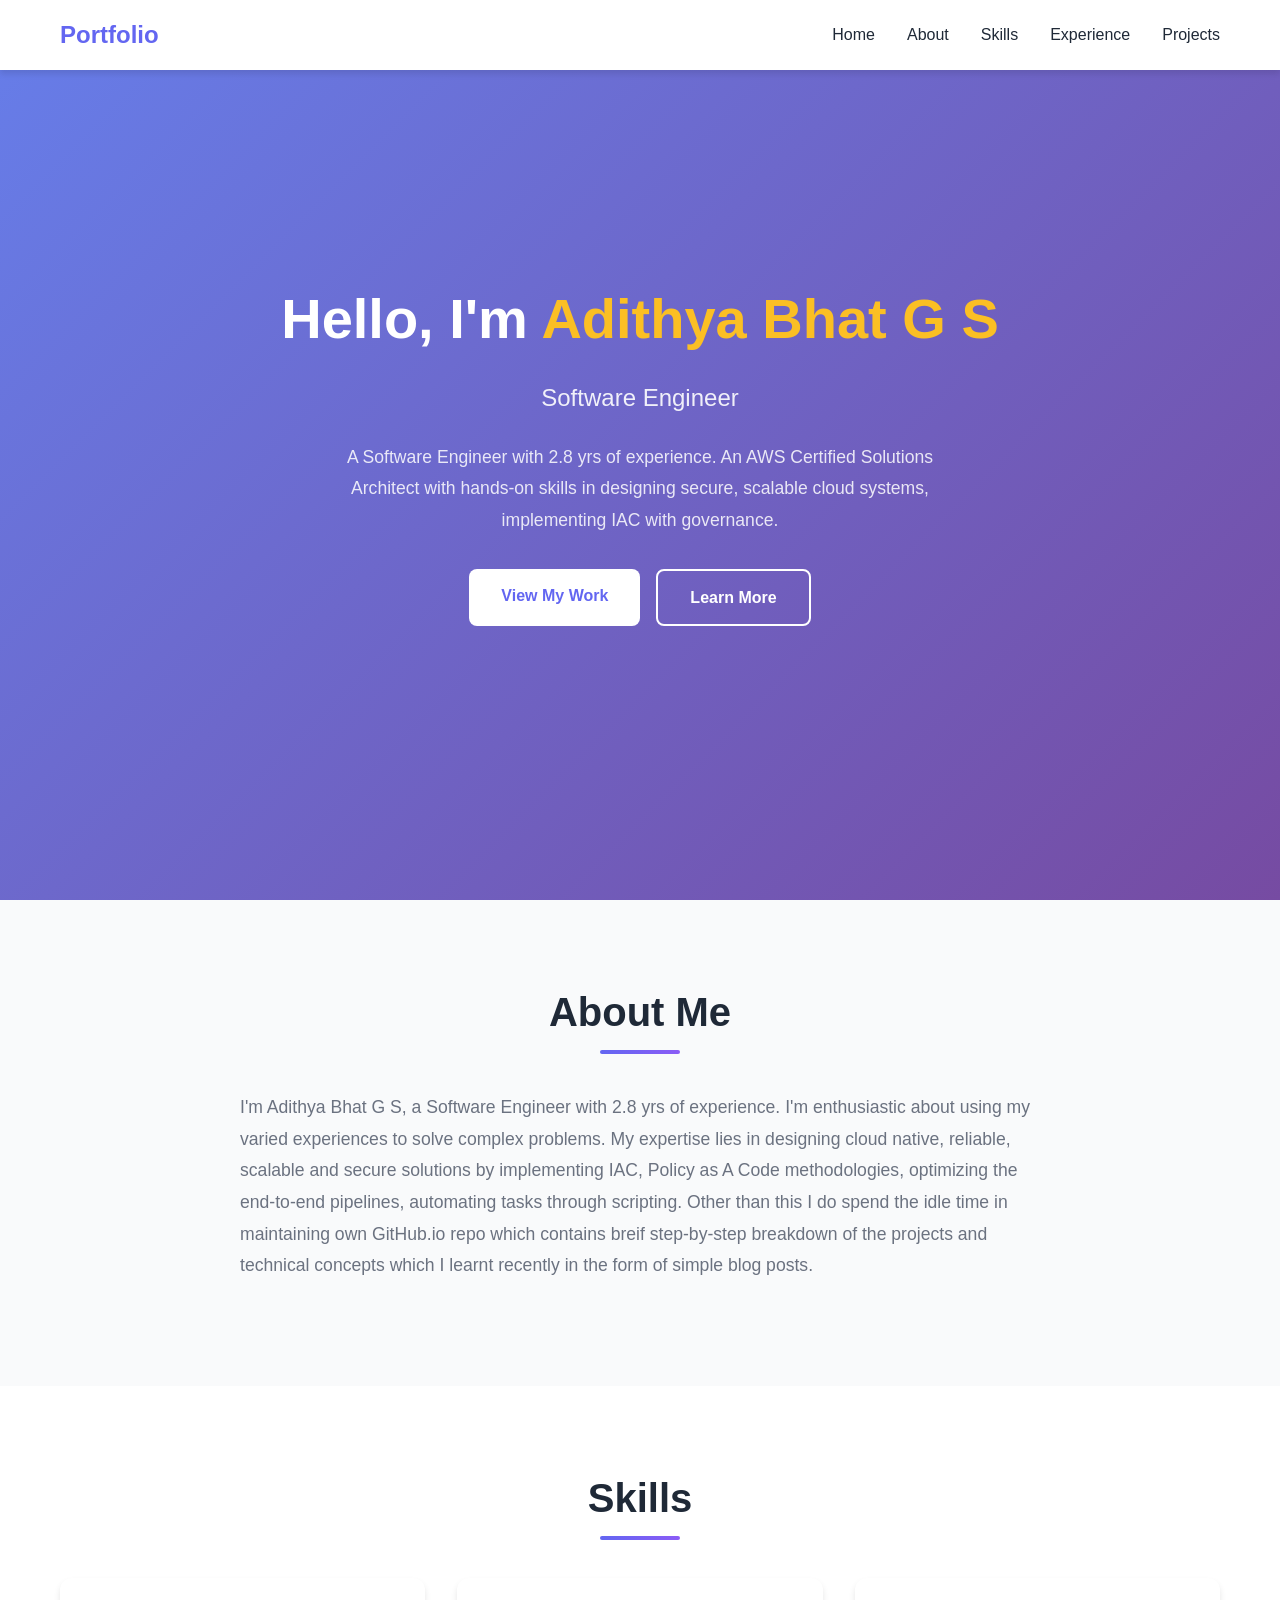
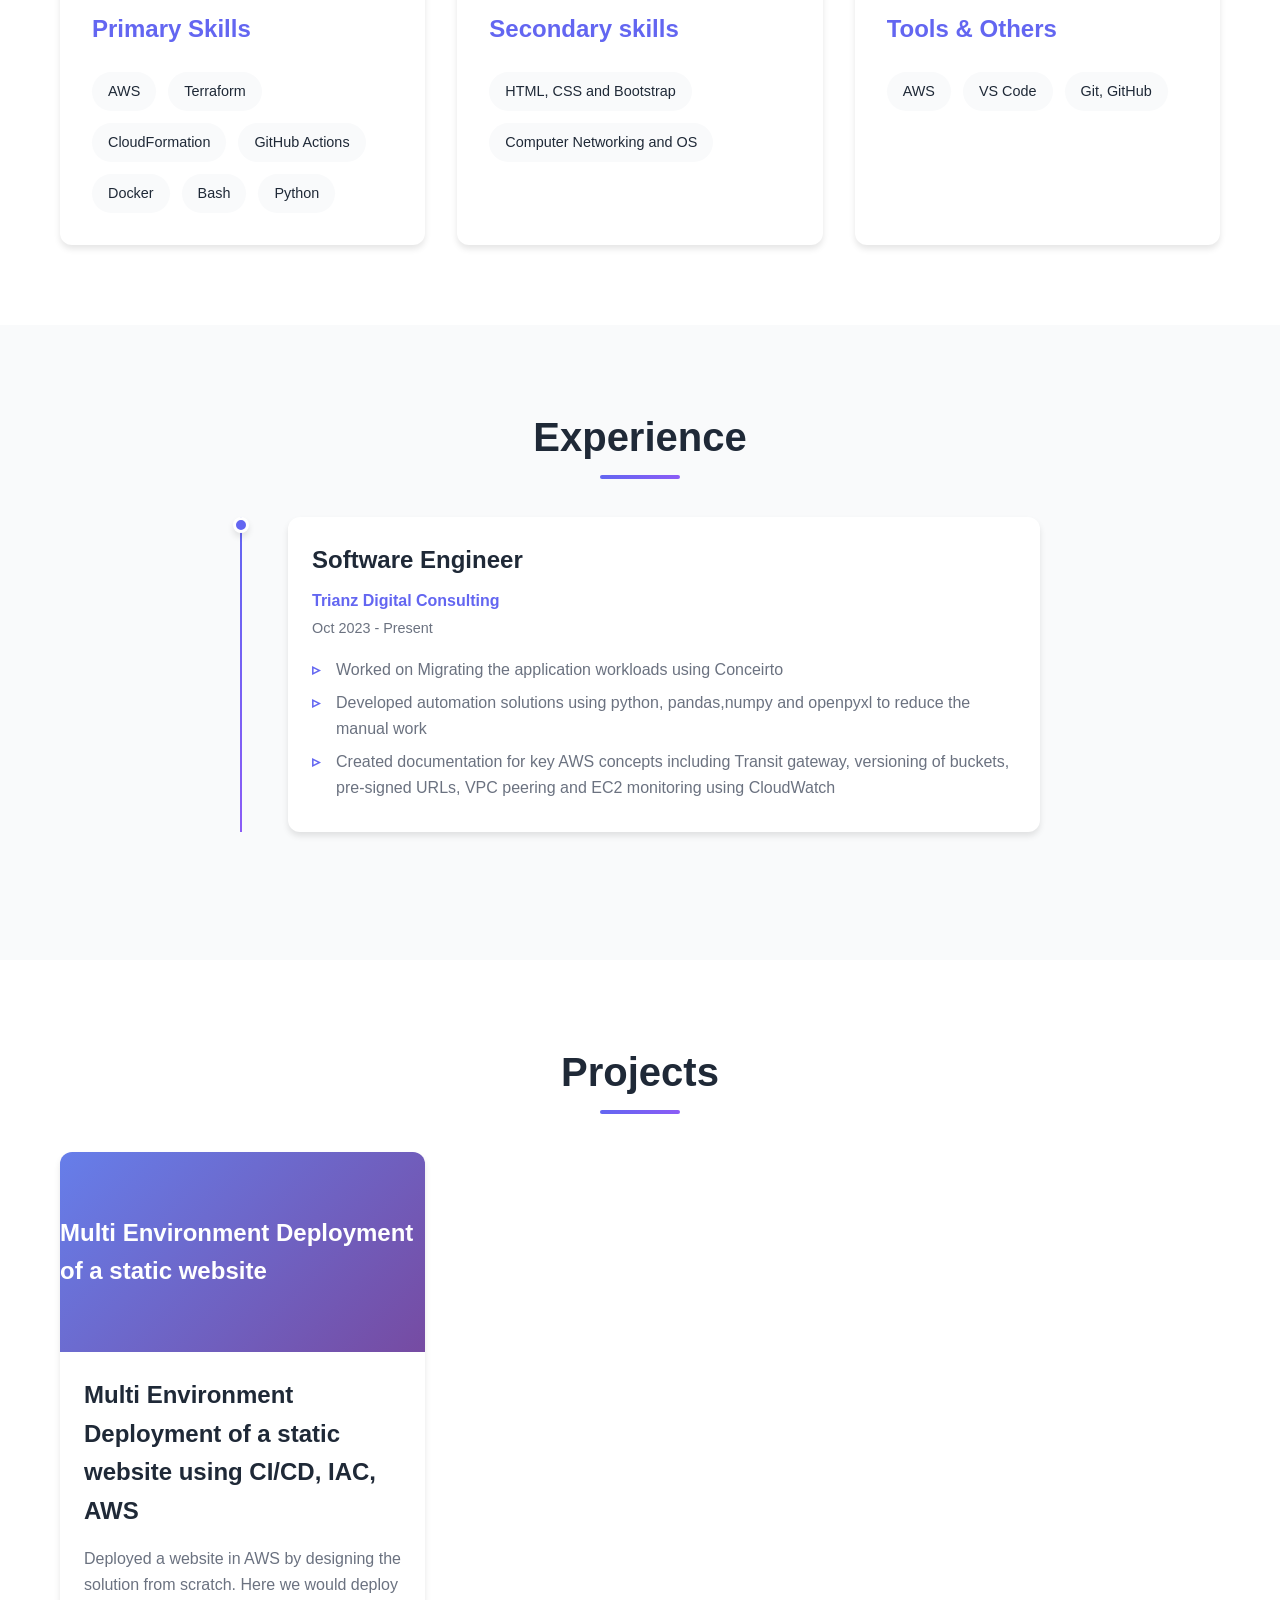
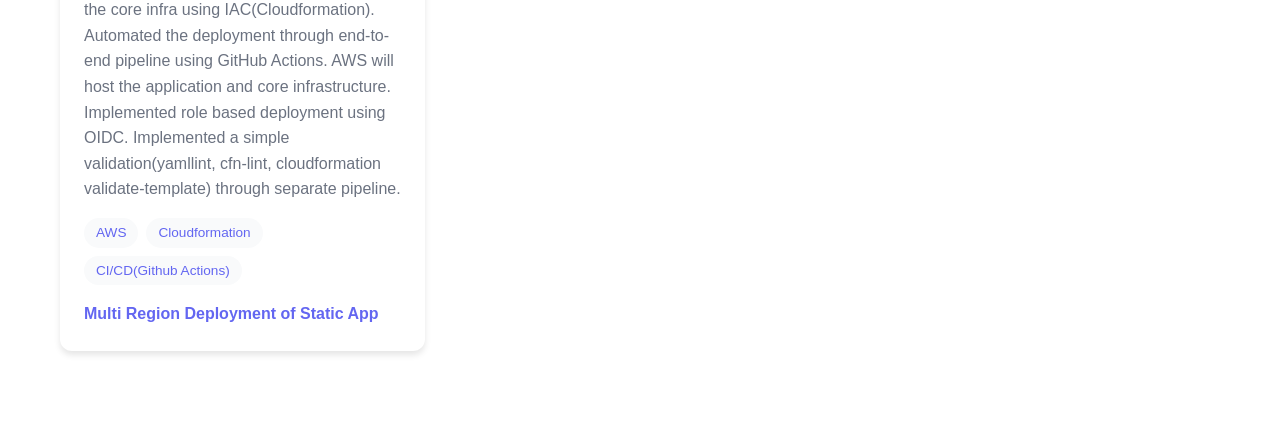
==== app/src/html/index.html @ 9c8ea57e "Modified the app code just for testing the fix[deploy-app.html]" ====
<!DOCTYPE html>
<html lang="en">
<head>
    <meta charset="UTF-8">
    <meta name="viewport" content="width=device-width, initial-scale=1.0">
    <meta name="description" content="Professional Portfolio - Showcasing my projects, skills, and experience">
    <title>My Portfolio</title>
    <link rel="stylesheet" href="../css/styles.css">
</head>
<body>
    <nav class="navbar">
        <div class="container">
            <div class="nav-brand">Portfolio</div>
            <ul class="nav-menu">
                <li><a href="#home" class="nav-link">Home</a></li>
                <li><a href="#about" class="nav-link">About</a></li>
                <li><a href="#skills" class="nav-link">Skills</a></li>
                <li><a href="#experience" class="nav-link">Experience</a></li>
                <li><a href="#projects" class="nav-link">Projects</a></li>
            </ul>
            <div class="hamburger">
                <span></span>
                <span></span>
                <span></span>
            </div>
        </div>
    </nav>

    <section id="home" class="hero">
        <div class="container">
            <div class="hero-content">
                <h1 class="hero-title">Hello, I'm <span class="highlight">Adithya Bhat G S</span></h1>
                <p class="hero-subtitle">Software Engineer</p>
                <p class="hero-description">
                    A Software Engineer with 2.8 yrs of experience. An AWS Certified Solutions Architect with hands-on skills in designing secure, scalable cloud systems, implementing IAC with governance.
                </p>
                <div class="hero-buttons">
                    <a href="#projects" class="btn btn-primary">View My Work</a>
                    <a href="#about" class="btn btn-secondary">Learn More</a>
                </div>
            </div>
        </div>
    </section>

    <section id="about" class="about">
        <div class="container">
            <h2 class="section-title">About Me</h2>
            <div class="about-content">
                <div class="about-text">
                    <p>
                        I'm Adithya Bhat G S, a Software Engineer with 2.8 yrs of experience. I'm enthusiastic about using my varied experiences to solve complex problems. My expertise lies in designing cloud native, reliable, scalable and secure solutions by implementing IAC, Policy as A Code methodologies, optimizing the end-to-end pipelines, automating tasks through scripting.

                        Other than this I do spend the idle time in maintaining own GitHub.io repo which contains breif step-by-step breakdown of the projects and technical concepts which I learnt recently in the form of simple blog posts.
                    </p>
                </div>
            </div>
        </div>
    </section>

    <section id="skills" class="skills">
        <div class="container">
            <h2 class="section-title">Skills</h2>
            <div class="skills-grid">
                <div class="skill-category">
                    <h3 class="category-title">Primary Skills</h3>
                    <div class="skill-items">
                        <span class="skill-tag">AWS</span>
                        <span class="skill-tag">Terraform</span>
                        <span class="skill-tag">CloudFormation</span>
                        <span class="skill-tag">GitHub Actions</span>
                        <span class="skill-tag">Docker</span>
                        <span class="skill-tag">Bash</span>
                        <span class="skill-tag">Python</span>
                    </div>
                </div>
                <div class="skill-category">
                    <h3 class="category-title">Secondary skills</h3>
                    <div class="skill-items">
                        <span class="skill-tag">HTML, CSS and Bootstrap</span>
                        <span class="skill-tag">Computer Networking and OS</span>
                    </div>
                </div>
                <div class="skill-category">
                    <h3 class="category-title">Tools & Others</h3>
                    <div class="skill-items">
                        <span class="skill-tag">AWS</span>
                        <span class="skill-tag">VS Code</span>
                        <span class="skill-tag">Git, GitHub</span>
                    </div>
                </div>
            </div>
        </div>
    </section>

    <section id="experience" class="experience">
        <div class="container">
            <h2 class="section-title">Experience</h2>
            <div class="timeline">
                <div class="timeline-item">
                    <div class="timeline-marker"></div>
                    <div class="timeline-content">
                        <h3 class="job-title">Software Engineer</h3>
                        <p class="company">Trianz Digital Consulting</p>
                        <p class="duration">Oct 2023 - Present</p>
                        <ul class="achievements">
                            <li>Worked on Migrating the application workloads using Conceirto</li>
                            <li>Developed automation solutions using python, pandas,numpy and openpyxl to reduce the manual work</li>
                            <li>Created documentation for key AWS concepts including Transit gateway, versioning of buckets, pre-signed URLs, VPC peering and EC2 monitoring using CloudWatch</li>
                        </ul>
                    </div>
                </div>
                
        </div>
    </section>

    <section id="projects" class="projects">
        <div class="container">
            <h2 class="section-title">Projects</h2>
            <div class="projects-grid">
                <div class="project-card">
                    <div class="project-image">
                        <div class="placeholder-image">Multi Environment Deployment of a static website</div>
                    </div>
                    <div class="project-content">
                        <h3 class="project-title">Multi Environment Deployment of a static website using CI/CD, IAC, AWS</h3>
                        <p class="project-description">
                            Deployed a website in AWS by designing the solution from scratch. Here we would deploy the core infra using IAC(Cloudformation). Automated the deployment through end-to-end pipeline using GitHub Actions. AWS will host the application and core infrastructure. Implemented role based deployment using OIDC. Implemented a simple validation(yamllint, cfn-lint, cloudformation validate-template) through separate pipeline. </p>
                        <div class="project-tags">
                            <span class="tag">AWS</span>
                            <span class="tag">Cloudformation</span>
                            <span class="tag">CI/CD(Github Actions)</span>
                        </div>
                        <div class="project-links">
                            <a href="https://github.com/AdithyaBhatGS/multi-environment-cicd-pipeline-for-static-web-app" class="project-link">Multi Region Deployment of Static App </a>
                        </div>
                    </div>
                </div>
            </div>
        </div>
    </section>

    <script src="../js/script.js"></script>
</body>
</html>
---- app/src/css/styles.css ----
* {
    margin: 0;
    padding: 0;
    box-sizing: border-box;
}

:root {
    --primary-color: #6366f1;
    --secondary-color: #8b5cf6;
    --text-dark: #1f2937;
    --text-light: #6b7280;
    --bg-light: #f9fafb;
    --white: #ffffff;
    --border-color: #e5e7eb;
    --shadow: 0 4px 6px rgba(0, 0, 0, 0.1);
    --shadow-lg: 0 10px 25px rgba(0, 0, 0, 0.1);
}

html {
    scroll-behavior: smooth;
}

body {
    font-family: -apple-system, BlinkMacSystemFont, 'Segoe UI', Roboto, 'Helvetica Neue', Arial, sans-serif;
    line-height: 1.6;
    color: var(--text-dark);
    background-color: var(--white);
}

.container {
    max-width: 1200px;
    margin: 0 auto;
    padding: 0 20px;
}

.navbar {
    position: fixed;
    top: 0;
    width: 100%;
    background-color: var(--white);
    box-shadow: var(--shadow);
    z-index: 1000;
    transition: all 0.3s ease;
}

.navbar .container {
    display: flex;
    justify-content: space-between;
    align-items: center;
    padding: 1rem 20px;
}

.nav-brand {
    font-size: 1.5rem;
    font-weight: 700;
    color: var(--primary-color);
}

.nav-menu {
    display: flex;
    list-style: none;
    gap: 2rem;
}

.nav-link {
    text-decoration: none;
    color: var(--text-dark);
    font-weight: 500;
    transition: color 0.3s ease;
    position: relative;
}

.nav-link::after {
    content: '';
    position: absolute;
    bottom: -5px;
    left: 0;
    width: 0;
    height: 2px;
    background-color: var(--primary-color);
    transition: width 0.3s ease;
}

.nav-link:hover {
    color: var(--primary-color);
}

.nav-link:hover::after {
    width: 100%;
}

.hamburger {
    display: none;
    flex-direction: column;
    cursor: pointer;
    gap: 4px;
}

.hamburger span {
    width: 25px;
    height: 3px;
    background-color: var(--text-dark);
    transition: all 0.3s ease;
}

.hero {
    min-height: 100vh;
    display: flex;
    align-items: center;
    background: linear-gradient(135deg, #667eea 0%, #764ba2 100%);
    color: var(--white);
    padding-top: 80px;
}

.hero-content {
    text-align: center;
    animation: fadeInUp 1s ease;
}

.hero-title {
    font-size: 3.5rem;
    margin-bottom: 1rem;
    font-weight: 700;
}

.highlight {
    color: #fbbf24;
}

.hero-subtitle {
    font-size: 1.5rem;
    margin-bottom: 1.5rem;
    opacity: 0.9;
}

.hero-description {
    font-size: 1.1rem;
    max-width: 600px;
    margin: 0 auto 2rem;
    opacity: 0.85;
    line-height: 1.8;
}

.hero-buttons {
    display: flex;
    gap: 1rem;
    justify-content: center;
    flex-wrap: wrap;
}

.btn {
    padding: 0.875rem 2rem;
    text-decoration: none;
    border-radius: 8px;
    font-weight: 600;
    transition: all 0.3s ease;
    display: inline-block;
}

.btn-primary {
    background-color: var(--white);
    color: var(--primary-color);
}

.btn-primary:hover {
    transform: translateY(-2px);
    box-shadow: var(--shadow-lg);
}

.btn-secondary {
    background-color: transparent;
    color: var(--white);
    border: 2px solid var(--white);
}

.btn-secondary:hover {
    background-color: var(--white);
    color: var(--primary-color);
}

section {
    padding: 5rem 0;
}

.section-title {
    font-size: 2.5rem;
    text-align: center;
    margin-bottom: 3rem;
    position: relative;
    color: var(--text-dark);
}

.section-title::after {
    content: '';
    position: absolute;
    bottom: -10px;
    left: 50%;
    transform: translateX(-50%);
    width: 80px;
    height: 4px;
    background: linear-gradient(90deg, var(--primary-color), var(--secondary-color));
    border-radius: 2px;
}

.about {
    background-color: var(--bg-light);
}

.about-content {
    max-width: 800px;
    margin: 0 auto;
}

.about-text p {
    font-size: 1.1rem;
    color: var(--text-light);
    margin-bottom: 1.5rem;
    line-height: 1.8;
}

.skills-grid {
    display: grid;
    grid-template-columns: repeat(auto-fit, minmax(280px, 1fr));
    gap: 2rem;
}

.skill-category {
    background-color: var(--white);
    padding: 2rem;
    border-radius: 12px;
    box-shadow: var(--shadow);
    transition: transform 0.3s ease;
}

.skill-category:hover {
    transform: translateY(-5px);
}

.category-title {
    font-size: 1.5rem;
    margin-bottom: 1.5rem;
    color: var(--primary-color);
}

.skill-items {
    display: flex;
    flex-wrap: wrap;
    gap: 0.75rem;
}

.skill-tag {
    background-color: var(--bg-light);
    color: var(--text-dark);
    padding: 0.5rem 1rem;
    border-radius: 20px;
    font-size: 0.9rem;
    font-weight: 500;
    transition: all 0.3s ease;
}

.skill-tag:hover {
    background-color: var(--primary-color);
    color: var(--white);
    transform: scale(1.05);
}

.experience {
    background-color: var(--bg-light);
}

.timeline {
    max-width: 800px;
    margin: 0 auto;
    position: relative;
}

.timeline::before {
    content: '';
    position: absolute;
    left: 0;
    top: 0;
    bottom: 0;
    width: 2px;
    background: linear-gradient(180deg, var(--primary-color), var(--secondary-color));
}

.timeline-item {
    position: relative;
    padding-left: 3rem;
    margin-bottom: 3rem;
}

.timeline-marker {
    position: absolute;
    left: -7px;
    top: 0;
    width: 16px;
    height: 16px;
    border-radius: 50%;
    background-color: var(--primary-color);
    border: 3px solid var(--white);
    box-shadow: var(--shadow);
}

.timeline-content {
    background-color: var(--white);
    padding: 1.5rem;
    border-radius: 12px;
    box-shadow: var(--shadow);
    transition: transform 0.3s ease;
}

.timeline-content:hover {
    transform: translateX(5px);
}

.job-title {
    font-size: 1.5rem;
    color: var(--text-dark);
    margin-bottom: 0.5rem;
}

.company {
    color: var(--primary-color);
    font-weight: 600;
    margin-bottom: 0.25rem;
}

.duration {
    color: var(--text-light);
    font-size: 0.9rem;
    margin-bottom: 1rem;
}

.achievements {
    list-style: none;
    margin-left: 0;
}

.achievements li {
    padding-left: 1.5rem;
    margin-bottom: 0.5rem;
    position: relative;
    color: var(--text-light);
}

.achievements li::before {
    content: '▹';
    position: absolute;
    left: 0;
    color: var(--primary-color);
    font-weight: bold;
}

.projects-grid {
    display: grid;
    grid-template-columns: repeat(auto-fill, minmax(300px, 1fr));
    gap: 2rem;
}

.project-card {
    background-color: var(--white);
    border-radius: 12px;
    overflow: hidden;
    box-shadow: var(--shadow);
    transition: all 0.3s ease;
}

.project-card:hover {
    transform: translateY(-10px);
    box-shadow: var(--shadow-lg);
}

.project-image {
    height: 200px;
    background: linear-gradient(135deg, #667eea 0%, #764ba2 100%);
    display: flex;
    align-items: center;
    justify-content: center;
}

.placeholder-image {
    color: var(--white);
    font-size: 1.5rem;
    font-weight: 600;
}

.project-content {
    padding: 1.5rem;
}

.project-title {
    font-size: 1.5rem;
    margin-bottom: 1rem;
    color: var(--text-dark);
}

.project-description {
    color: var(--text-light);
    margin-bottom: 1rem;
    line-height: 1.6;
}

.project-tags {
    display: flex;
    flex-wrap: wrap;
    gap: 0.5rem;
    margin-bottom: 1rem;
}

.tag {
    background-color: var(--bg-light);
    color: var(--primary-color);
    padding: 0.25rem 0.75rem;
    border-radius: 15px;
    font-size: 0.85rem;
    font-weight: 500;
}

.project-links {
    display: flex;
    gap: 1rem;
}

.project-link {
    color: var(--primary-color);
    text-decoration: none;
    font-weight: 600;
    transition: color 0.3s ease;
}

.project-link:hover {
    color: var(--secondary-color);
    text-decoration: underline;
}

.footer {
    background-color: var(--text-dark);
    color: var(--white);
    padding: 2rem 0;
    text-align: center;
}

.footer-content {
    display: flex;
    justify-content: space-between;
    align-items: center;
    flex-wrap: wrap;
    gap: 1rem;
}

.social-links {
    display: flex;
    gap: 1.5rem;
}

.social-link {
    color: var(--white);
    text-decoration: none;
    transition: color 0.3s ease;
}

.social-link:hover {
    color: var(--primary-color);
}

@keyframes fadeInUp {
    from {
        opacity: 0;
        transform: translateY(30px);
    }
    to {
        opacity: 1;
        transform: translateY(0);
    }
}

@media (max-width: 768px) {
    .nav-menu {
        position: fixed;
        left: -100%;
        top: 70px;
        flex-direction: column;
        background-color: var(--white);
        width: 100%;
        text-align: center;
        transition: left 0.3s ease;
        box-shadow: var(--shadow);
        padding: 2rem 0;
    }

    .nav-menu.active {
        left: 0;
    }

    .hamburger {
        display: flex;
    }

    .hamburger.active span:nth-child(1) {
        transform: rotate(45deg) translate(5px, 5px);
    }

    .hamburger.active span:nth-child(2) {
        opacity: 0;
    }

    .hamburger.active span:nth-child(3) {
        transform: rotate(-45deg) translate(7px, -6px);
    }

    .hero-title {
        font-size: 2.5rem;
    }

    .hero-subtitle {
        font-size: 1.2rem;
    }

    .section-title {
        font-size: 2rem;
    }

    .timeline::before {
        left: 0;
    }

    .projects-grid {
        grid-template-columns: 1fr;
    }

    .footer-content {
        flex-direction: column;
        text-align: center;
    }
}

@media (max-width: 480px) {
    .hero-title {
        font-size: 2rem;
    }

    .hero-buttons {
        flex-direction: column;
    }

    .btn {
        width: 100%;
    }
}
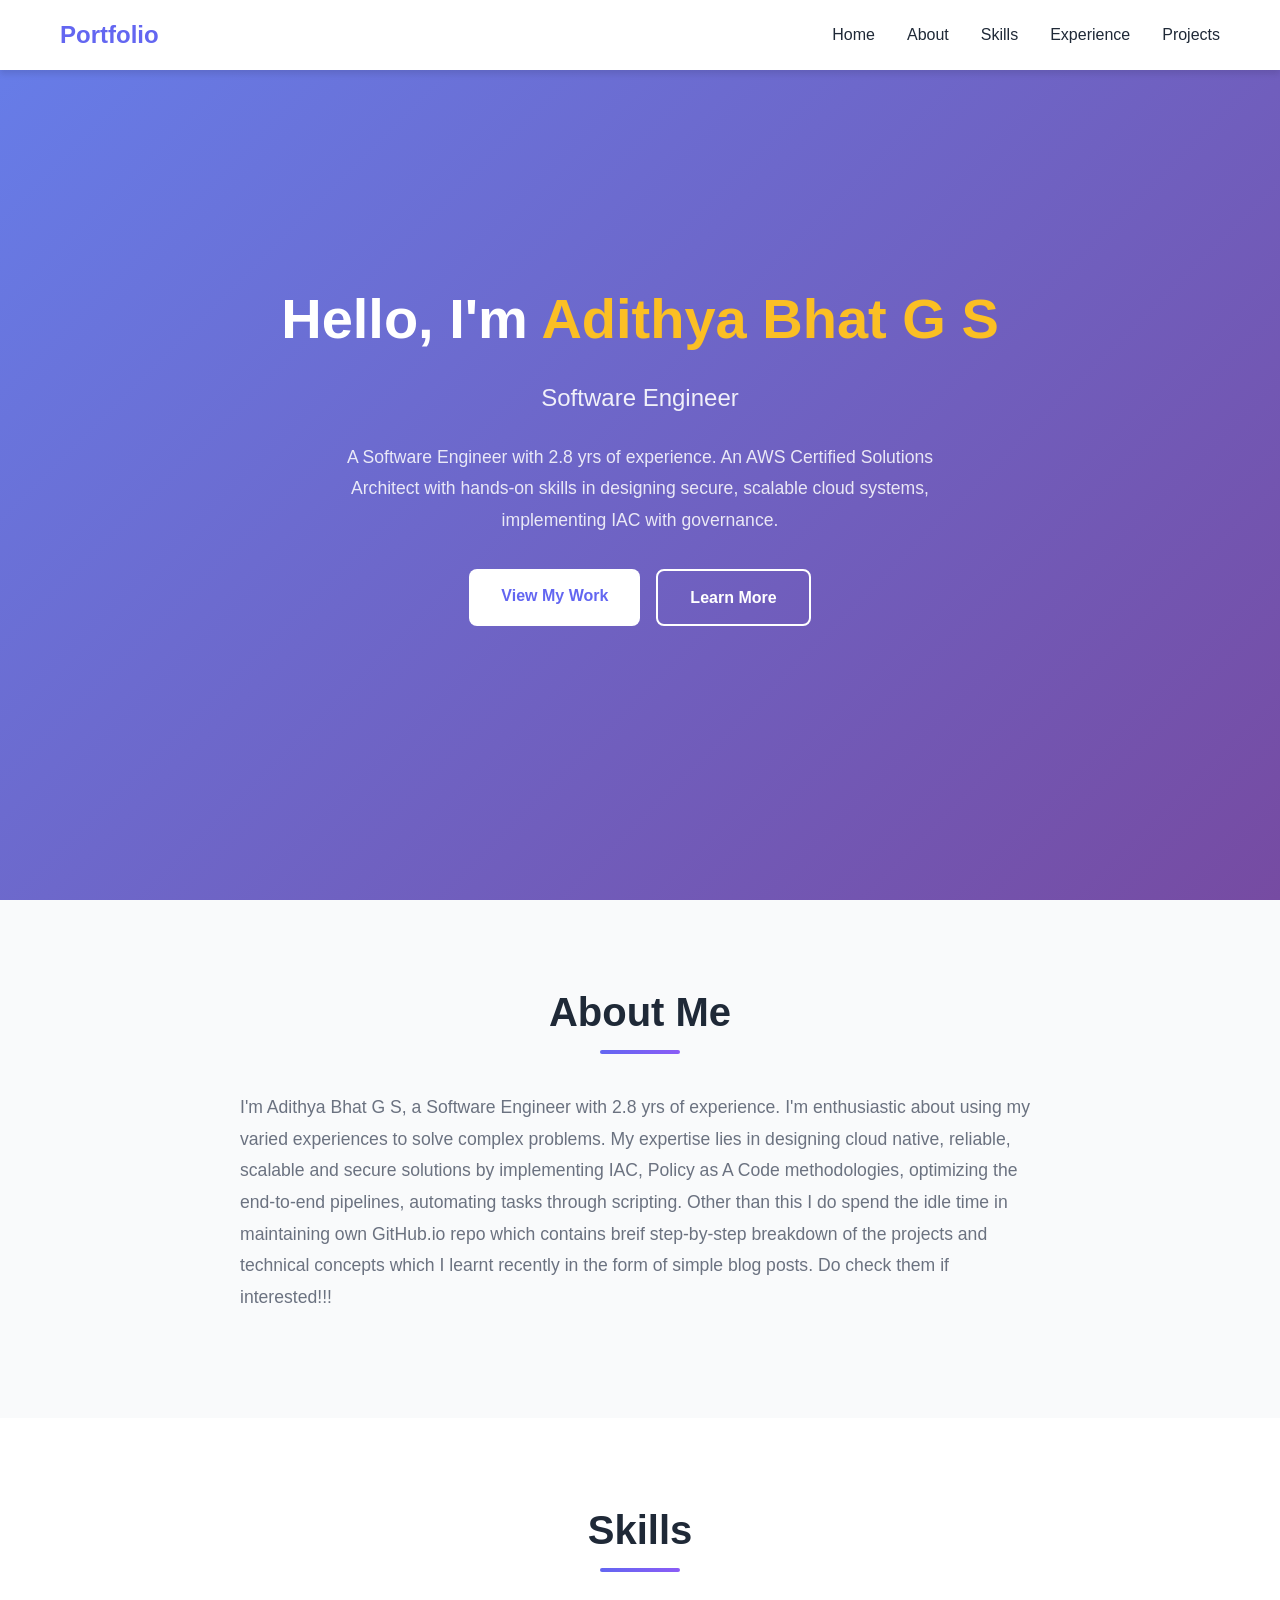
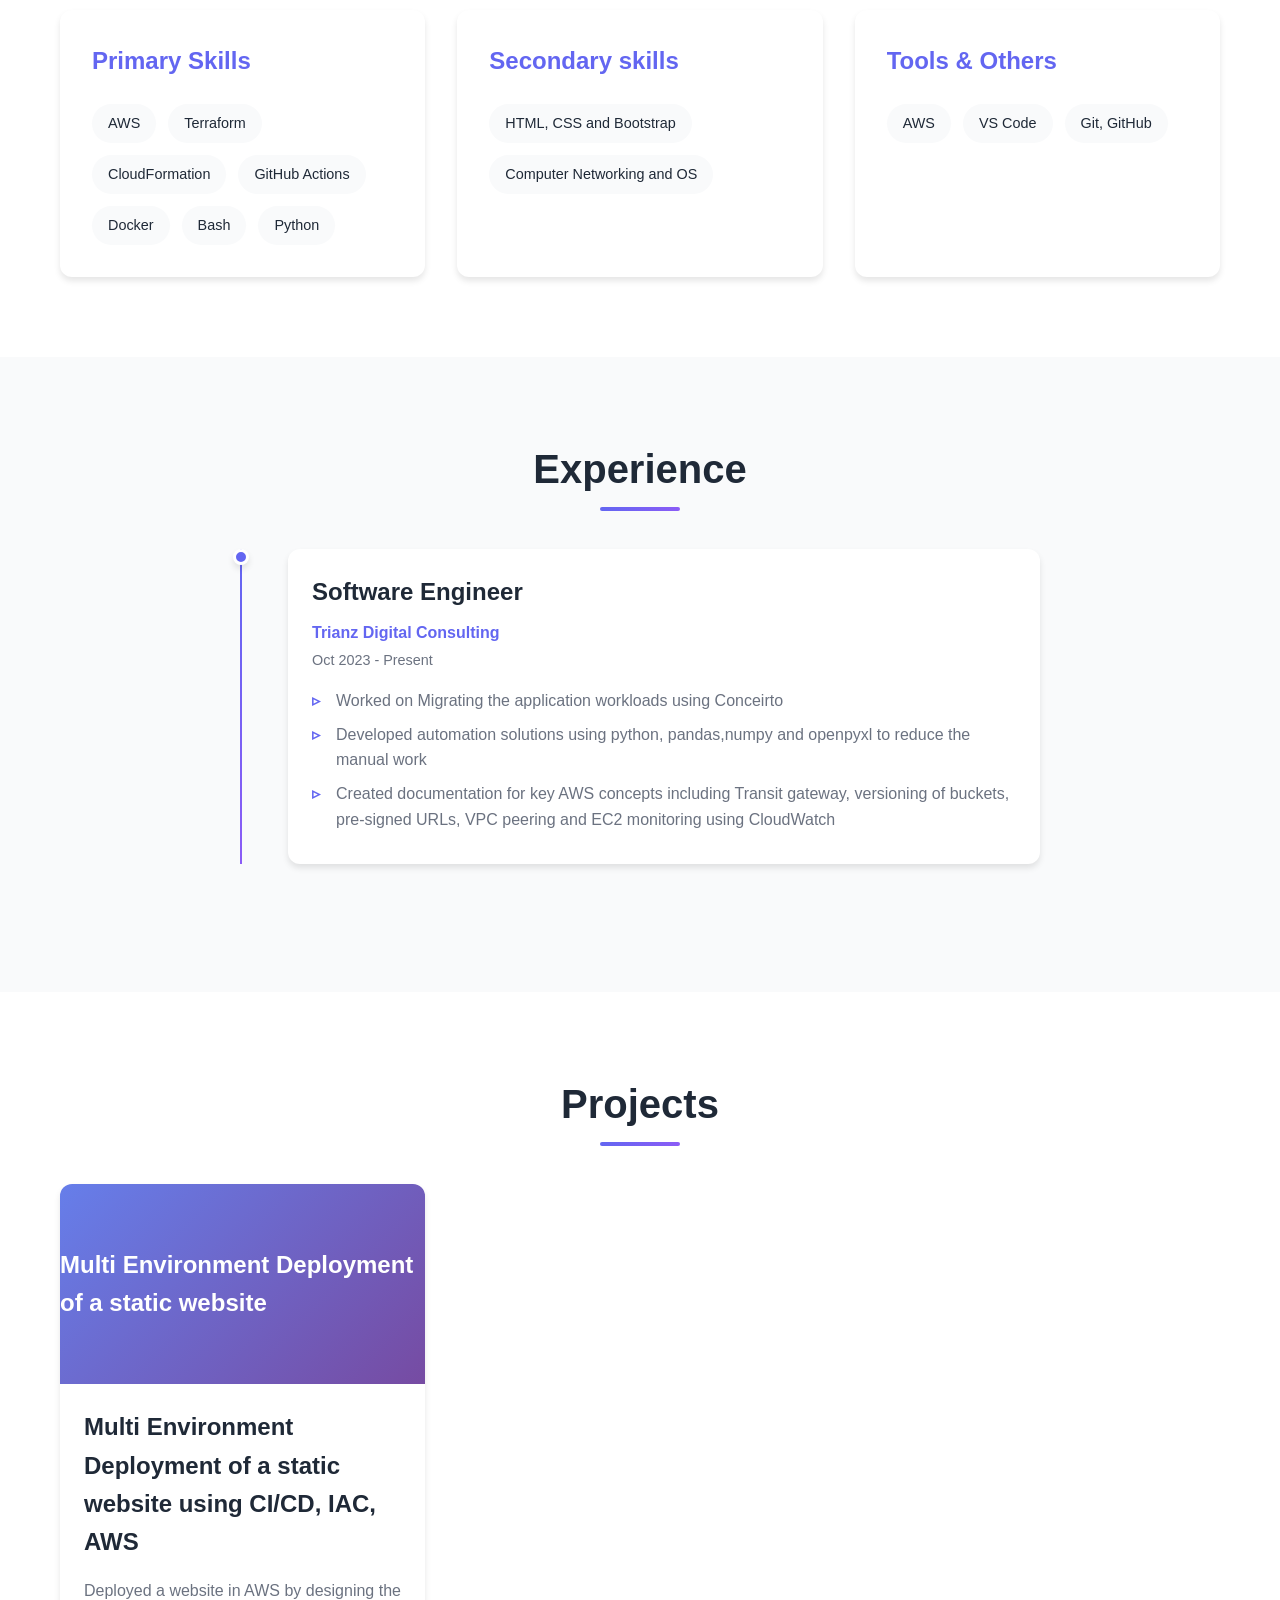
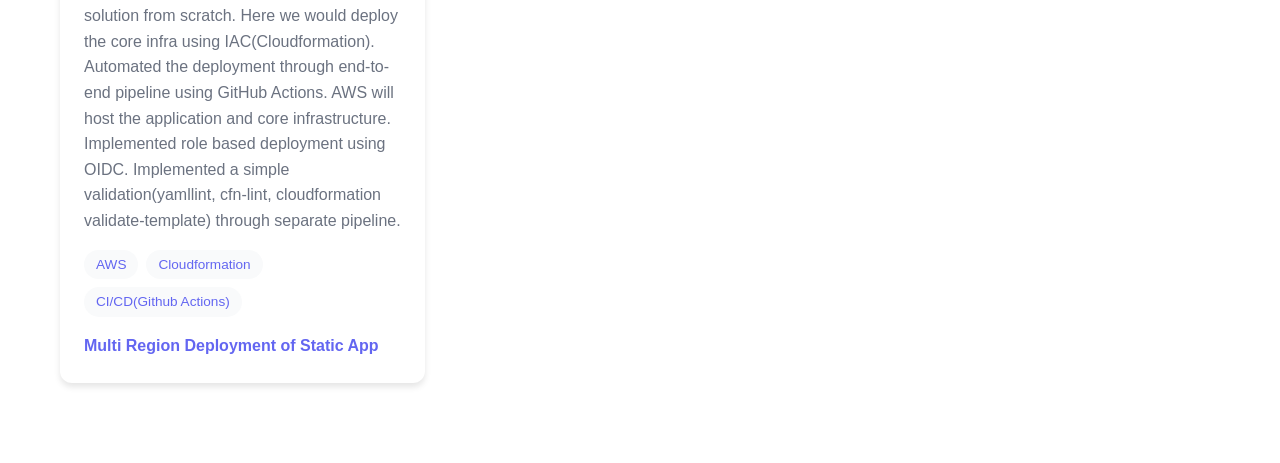
==== commit 25f9d89d: "Fixing the workflows[deploy-app.yaml]. Trying to resolve the initial file non-existent fatal error i" ====
--- a/app/src/html/index.html
+++ b/app/src/html/index.html
@@ -50,7 +50,7 @@
                     <p>
                         I'm Adithya Bhat G S, a Software Engineer with 2.8 yrs of experience. I'm enthusiastic about using my varied experiences to solve complex problems. My expertise lies in designing cloud native, reliable, scalable and secure solutions by implementing IAC, Policy as A Code methodologies, optimizing the end-to-end pipelines, automating tasks through scripting.
 
-                        Other than this I do spend the idle time in maintaining own GitHub.io repo which contains breif step-by-step breakdown of the projects and technical concepts which I learnt recently in the form of simple blog posts.
+                        Other than this I do spend the idle time in maintaining own GitHub.io repo which contains breif step-by-step breakdown of the projects and technical concepts which I learnt recently in the form of simple blog posts. Do check them if interested!!!
                     </p>
                 </div>
             </div>
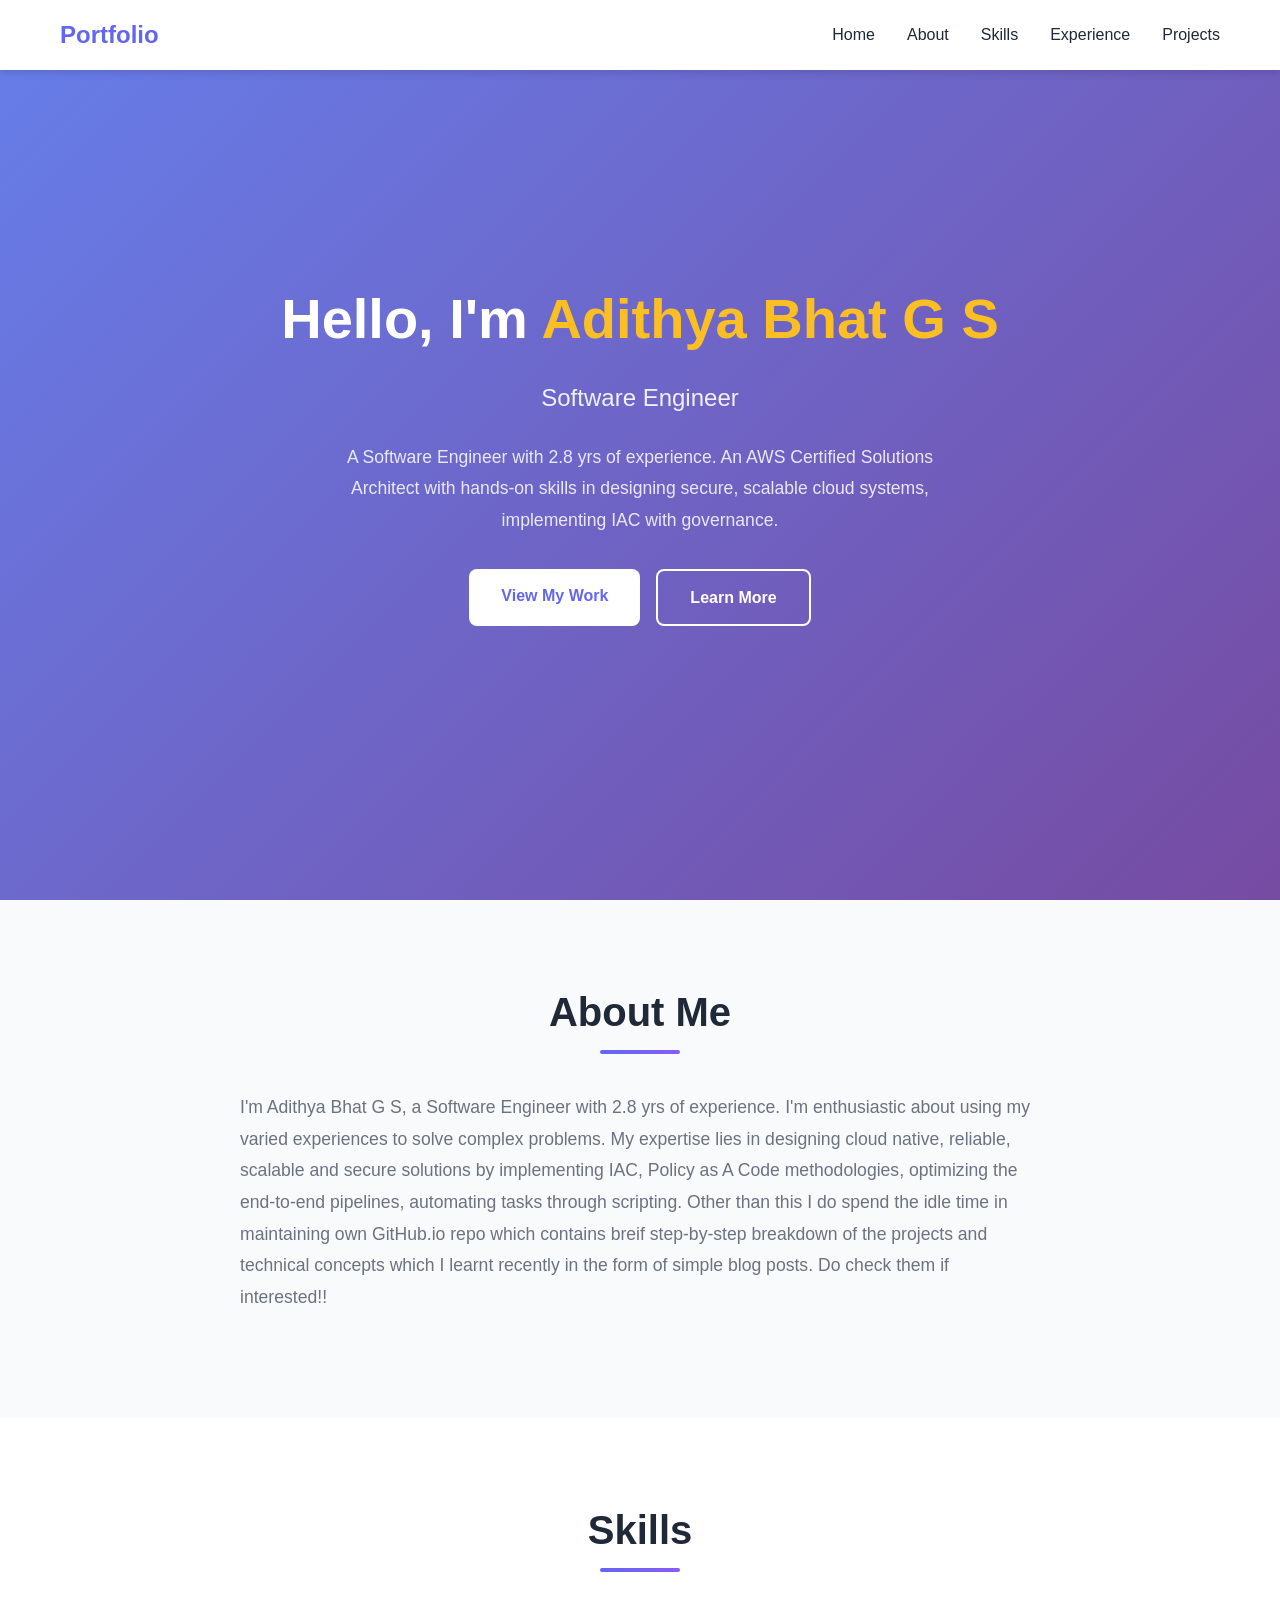
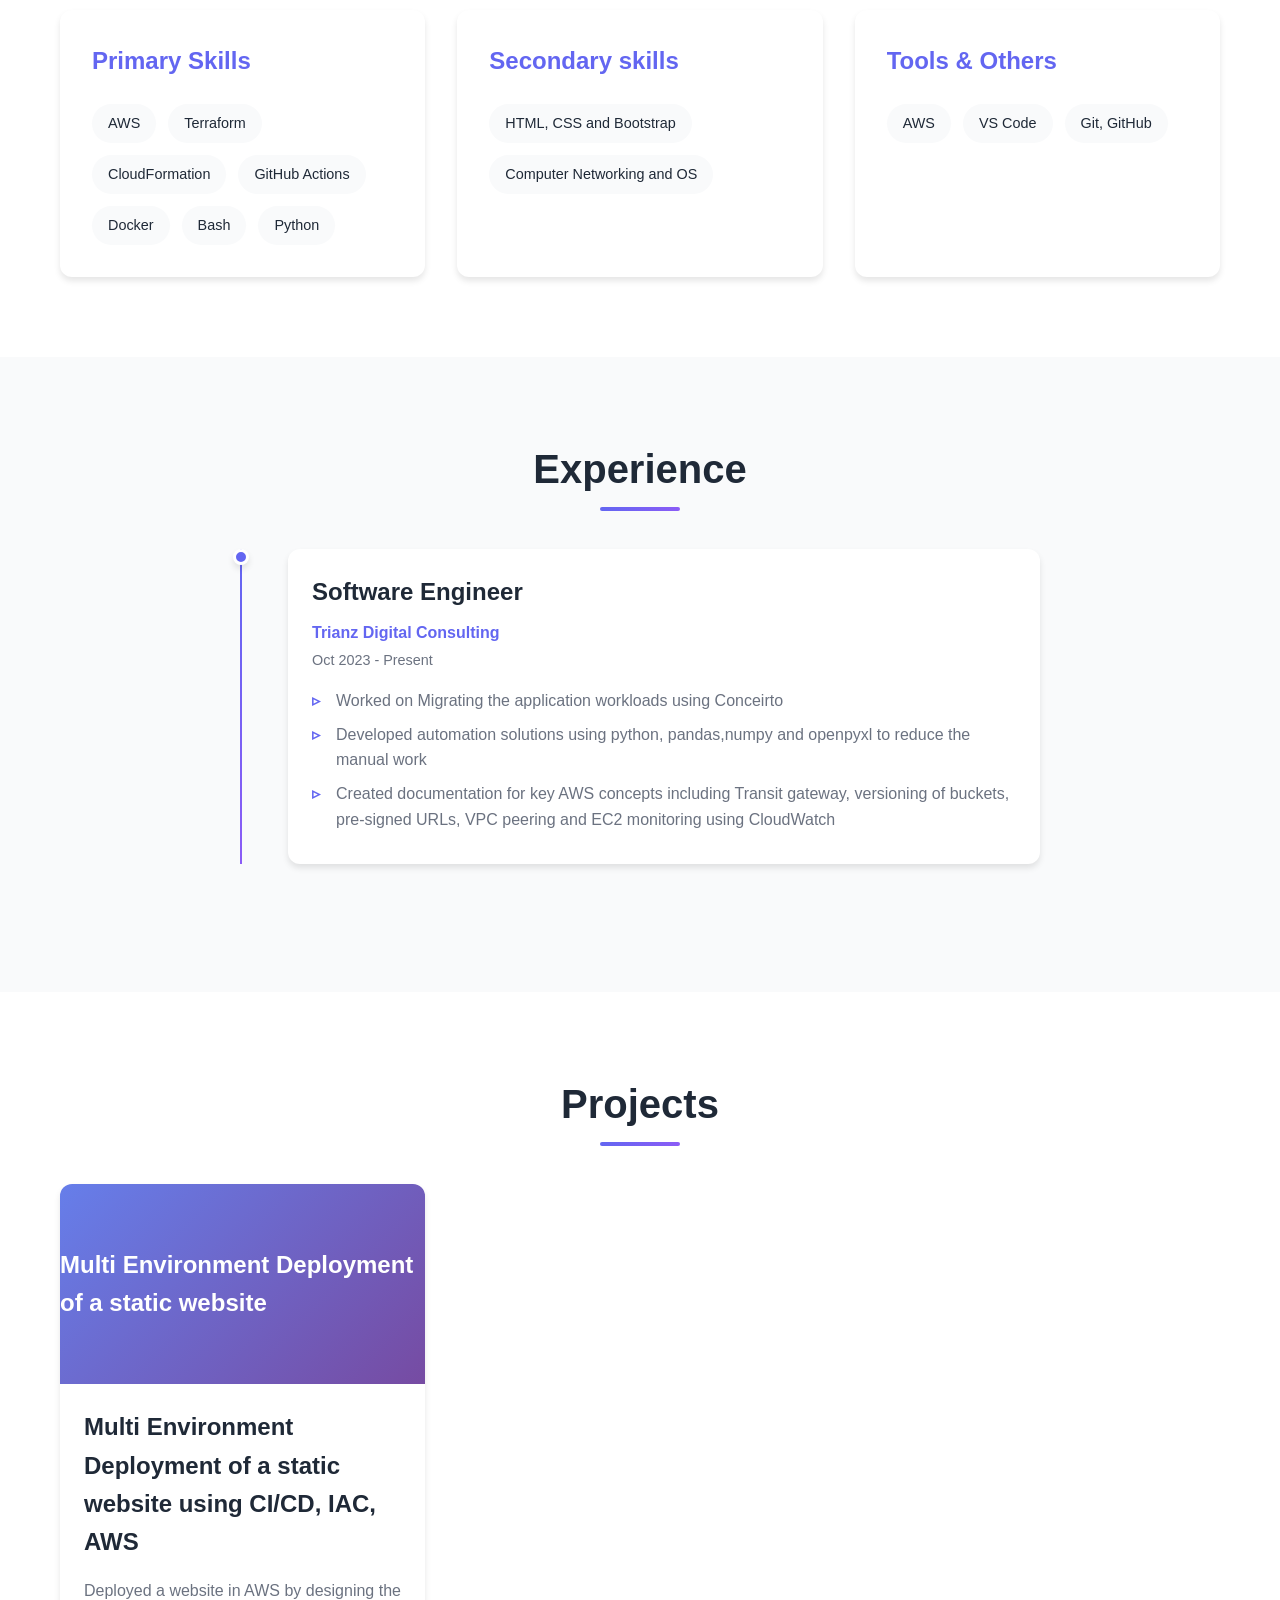
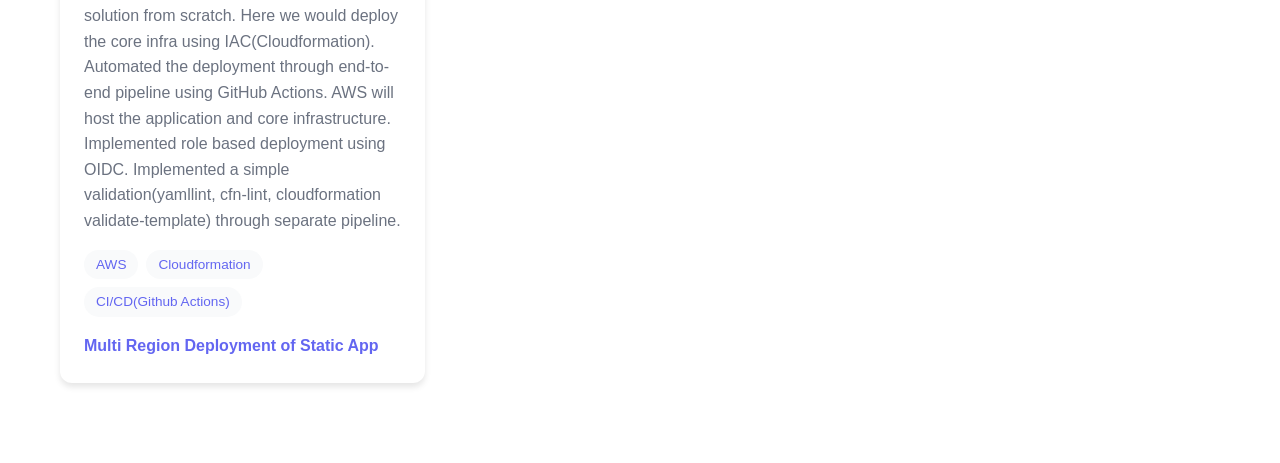
==== commit 7addea10: "Fix workflows[deploy-app.yaml] for ASG instance refresh confirmation by adding error blocks" ====
--- a/app/src/html/index.html
+++ b/app/src/html/index.html
@@ -50,7 +50,7 @@
                     <p>
                         I'm Adithya Bhat G S, a Software Engineer with 2.8 yrs of experience. I'm enthusiastic about using my varied experiences to solve complex problems. My expertise lies in designing cloud native, reliable, scalable and secure solutions by implementing IAC, Policy as A Code methodologies, optimizing the end-to-end pipelines, automating tasks through scripting.
 
-                        Other than this I do spend the idle time in maintaining own GitHub.io repo which contains breif step-by-step breakdown of the projects and technical concepts which I learnt recently in the form of simple blog posts. Do check them if interested!!!
+                        Other than this I do spend the idle time in maintaining own GitHub.io repo which contains breif step-by-step breakdown of the projects and technical concepts which I learnt recently in the form of simple blog posts. Do check them if interested!!
                     </p>
                 </div>
             </div>
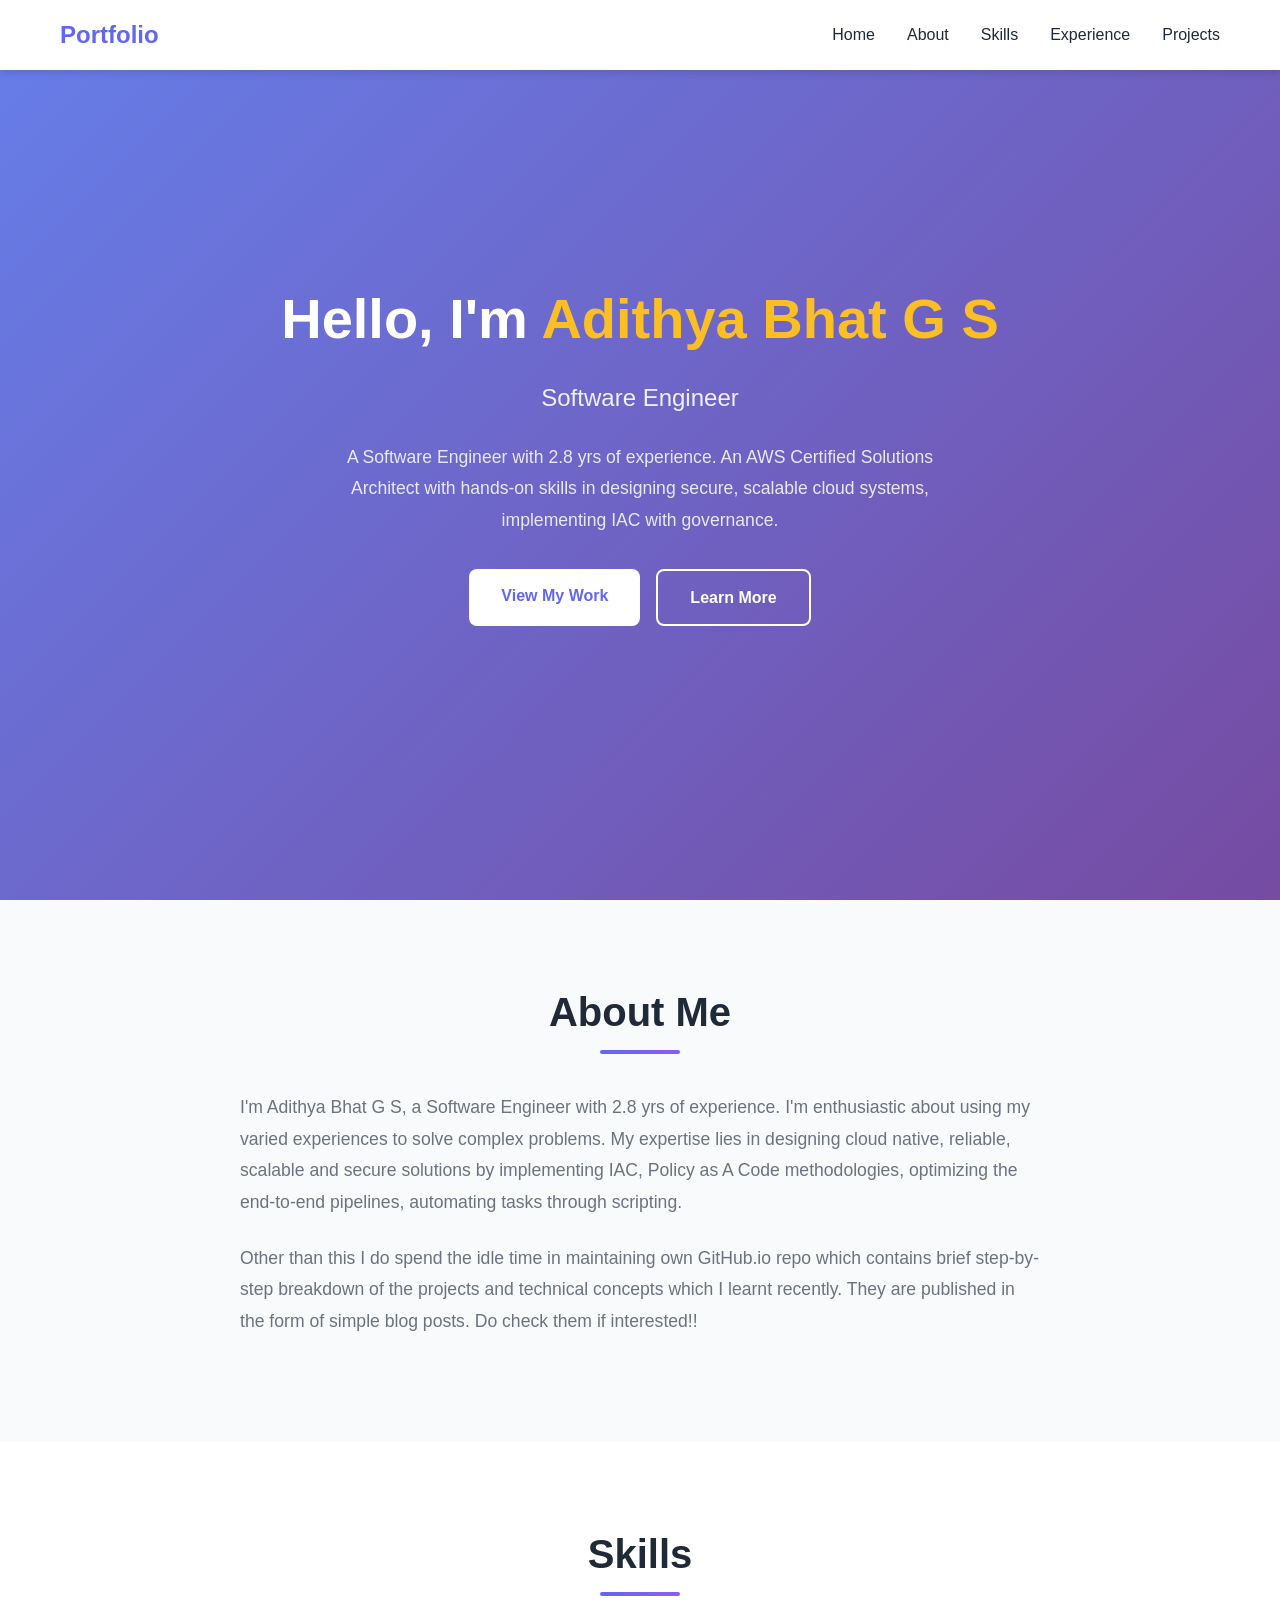
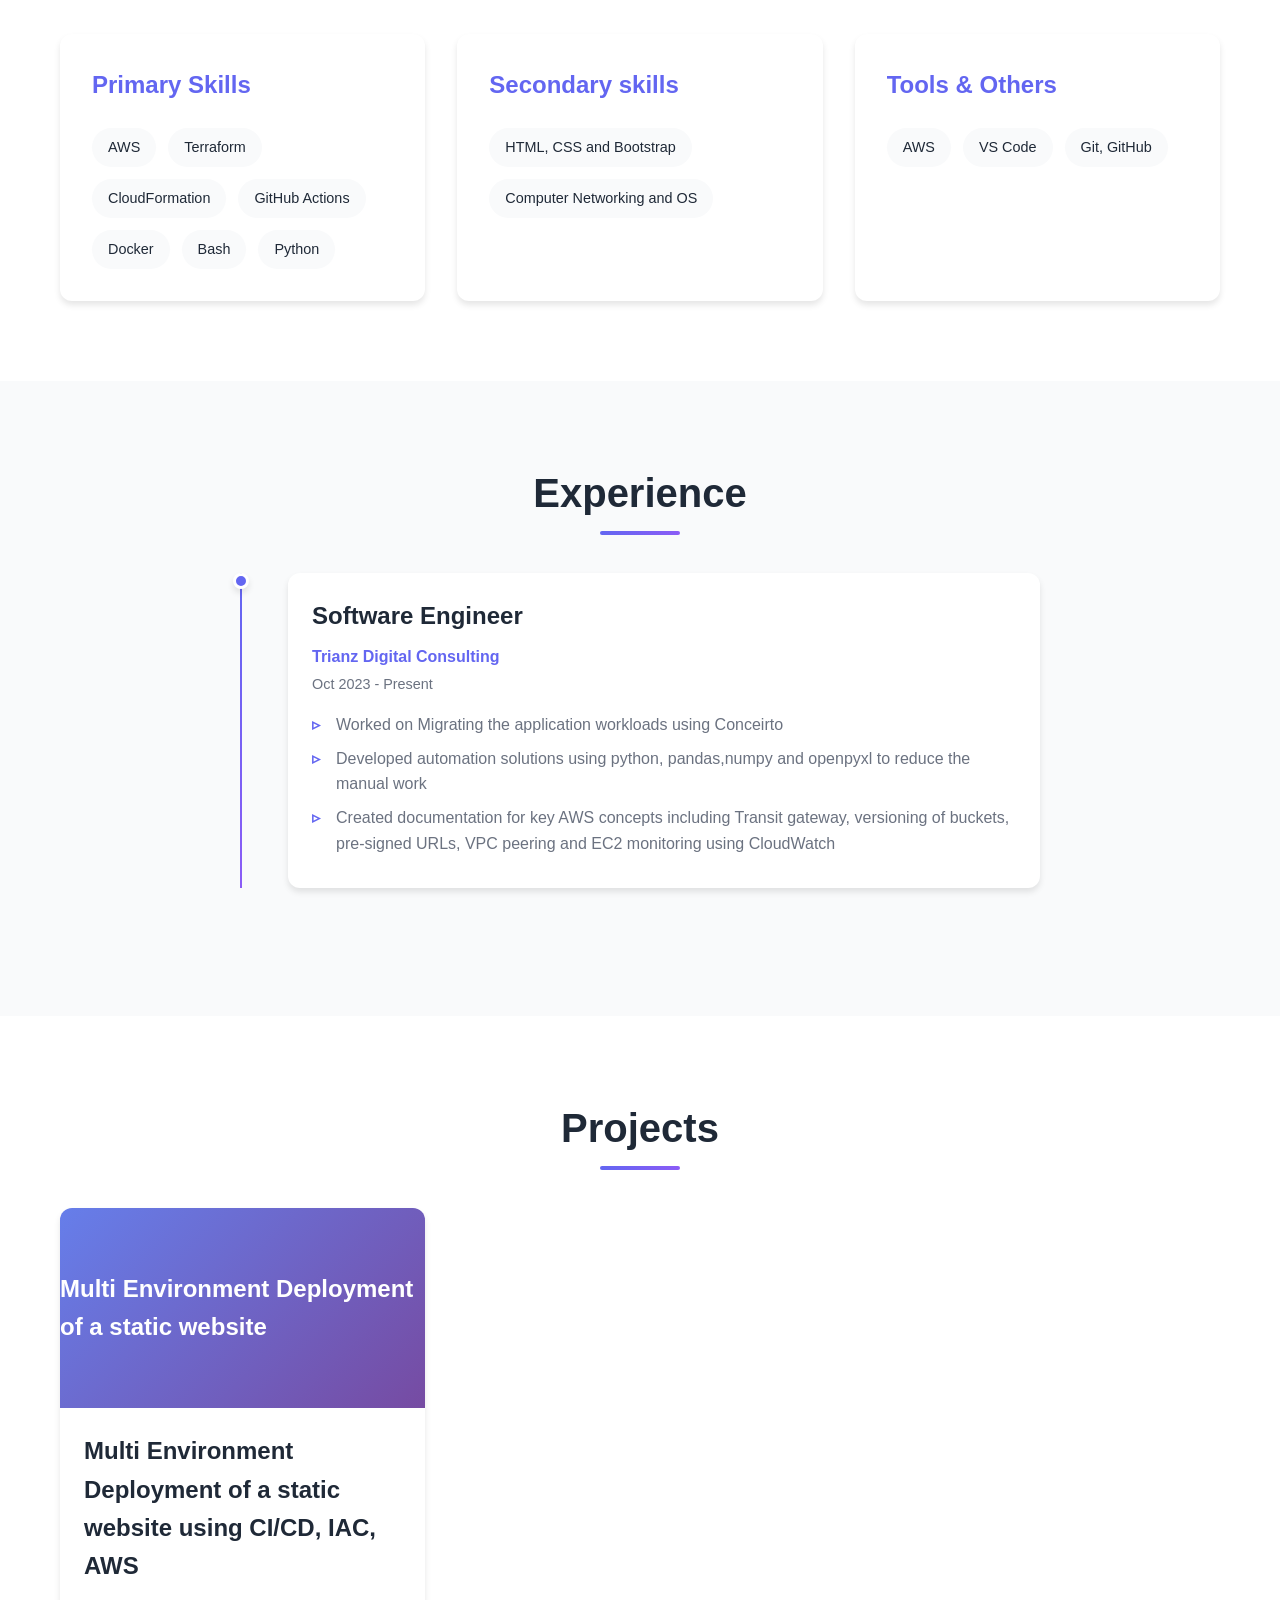
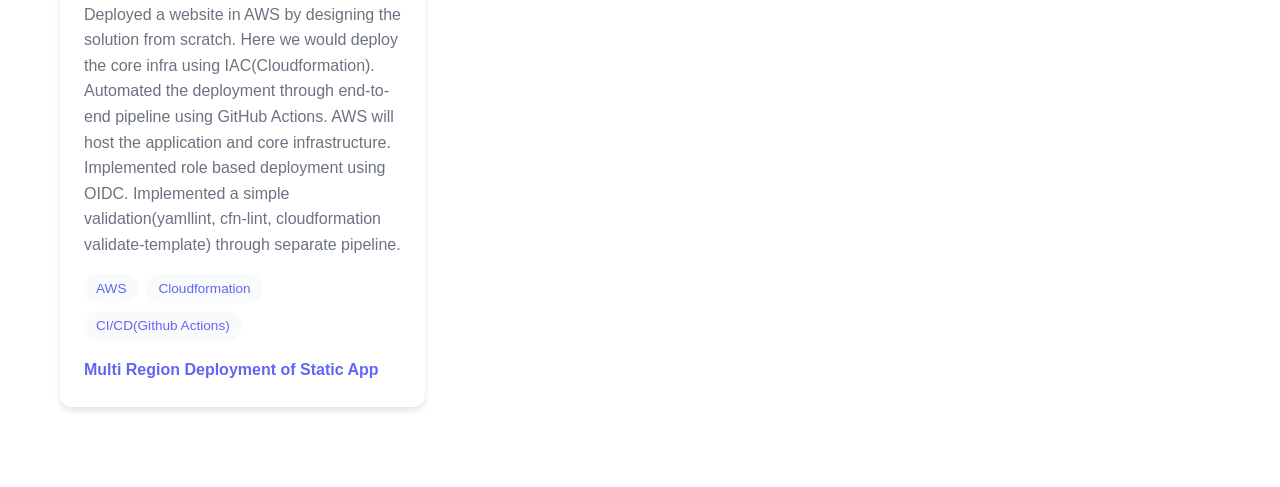
==== commit e28a2aa6: "Modified the app code for testing the workflows[deploy-app.yaml]" ====
--- a/app/src/html/index.html
+++ b/app/src/html/index.html
@@ -49,8 +49,9 @@
                 <div class="about-text">
                     <p>
                         I'm Adithya Bhat G S, a Software Engineer with 2.8 yrs of experience. I'm enthusiastic about using my varied experiences to solve complex problems. My expertise lies in designing cloud native, reliable, scalable and secure solutions by implementing IAC, Policy as A Code methodologies, optimizing the end-to-end pipelines, automating tasks through scripting.
-
-                        Other than this I do spend the idle time in maintaining own GitHub.io repo which contains breif step-by-step breakdown of the projects and technical concepts which I learnt recently in the form of simple blog posts. Do check them if interested!!
+                    </p>
+                    <p>
+                        Other than this I do spend the idle time in maintaining own GitHub.io repo which contains brief step-by-step breakdown of the projects and technical concepts which I learnt recently. They are published in the form of simple blog posts. Do check them if interested!!
                     </p>
                 </div>
             </div>
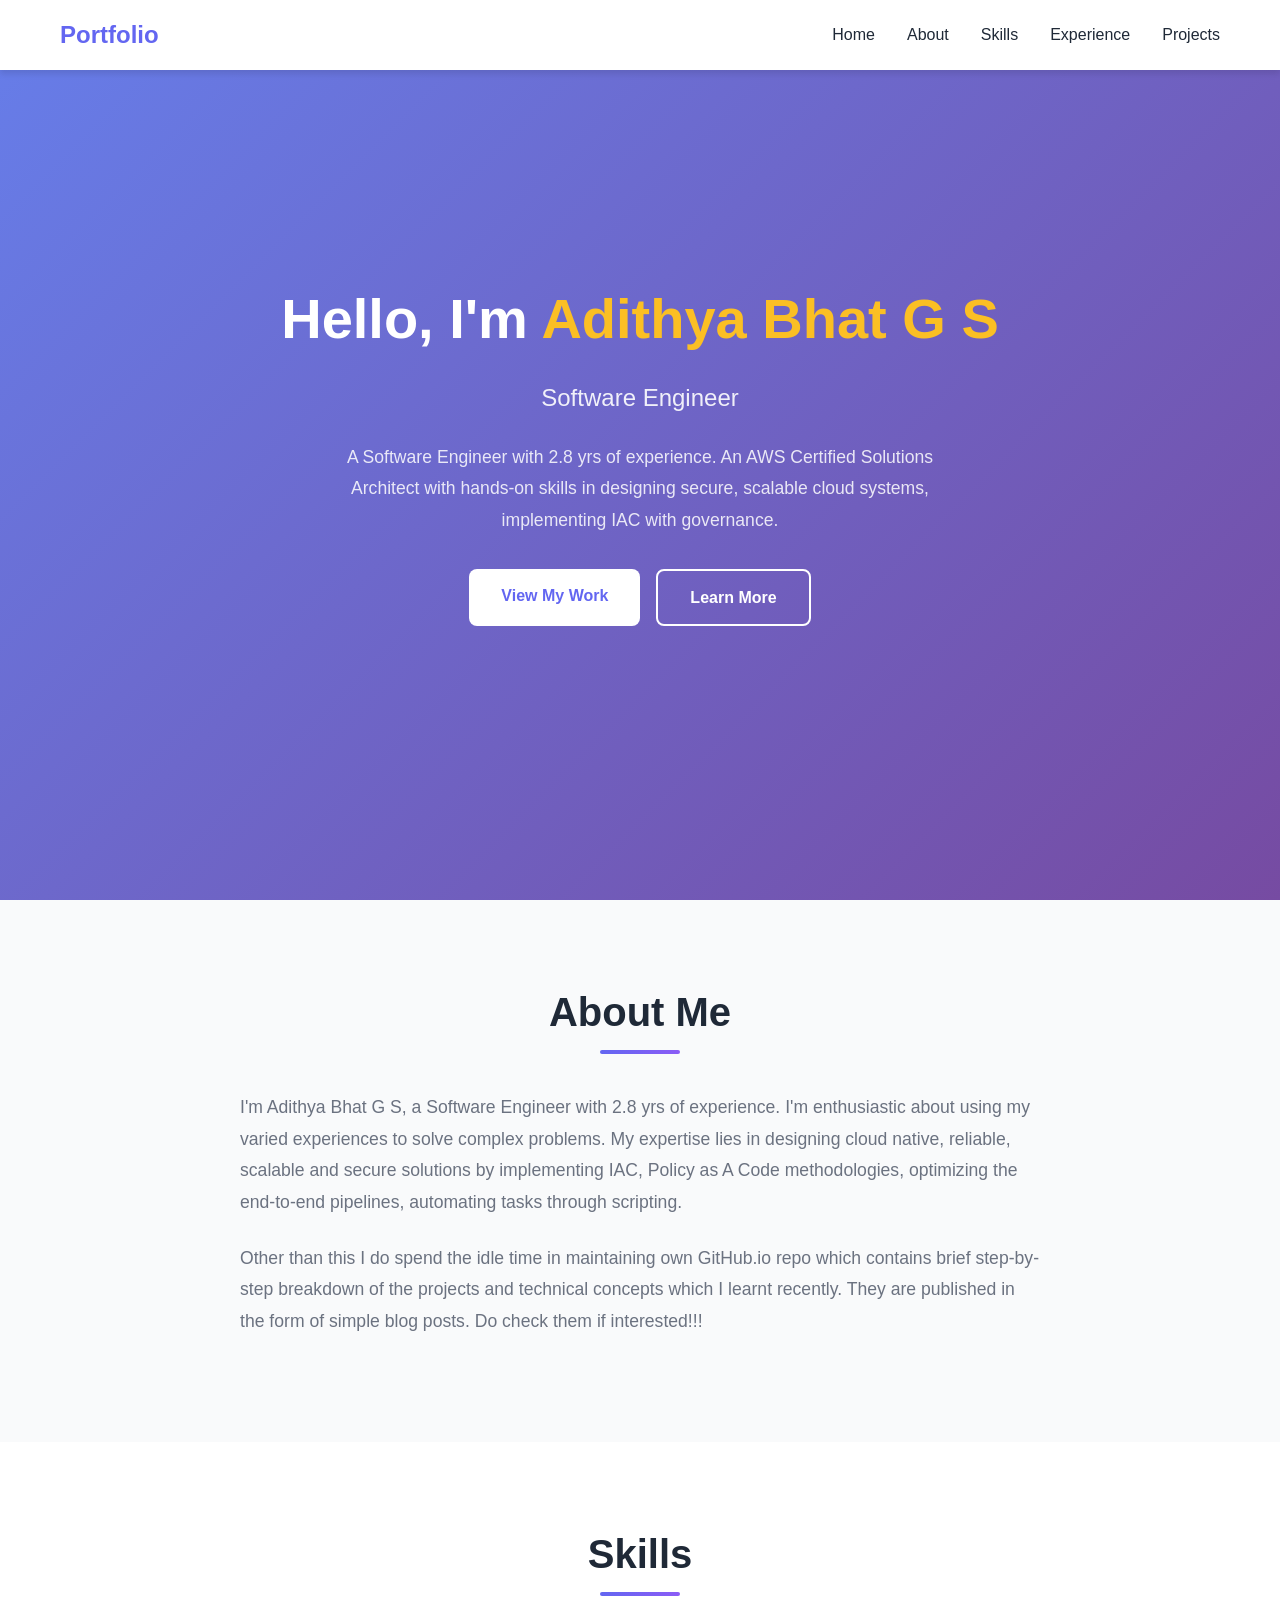
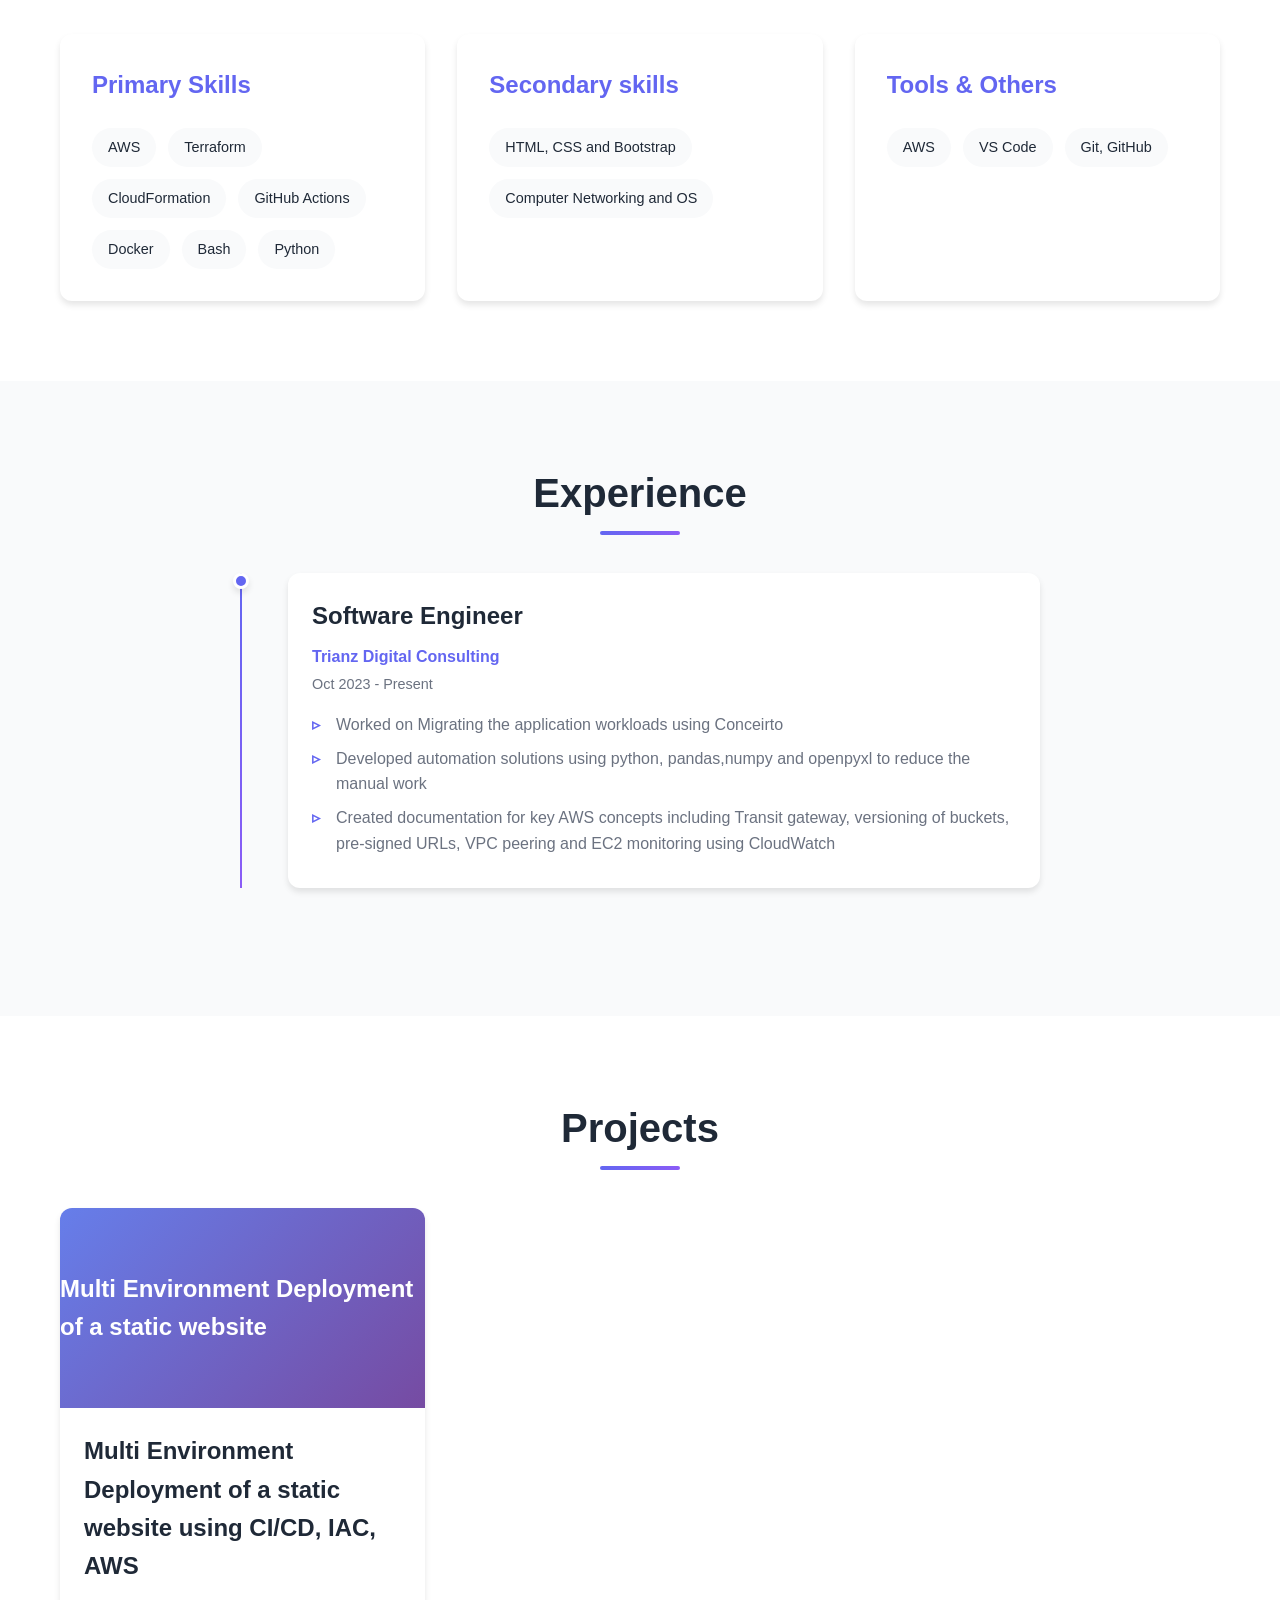
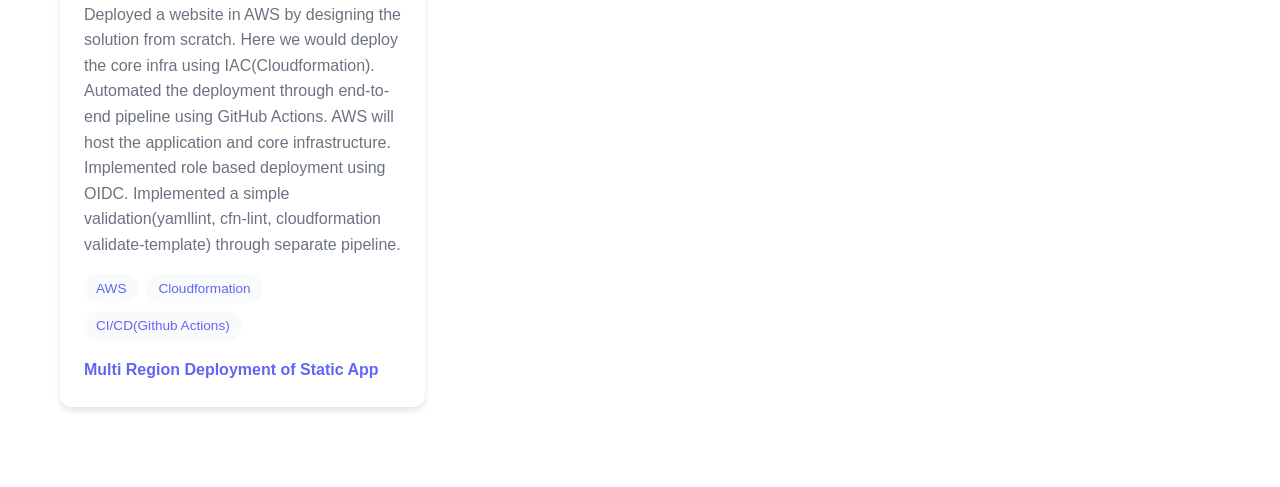
==== commit 4e3255c1: "Modified the code in file[index.html]" ====
--- a/app/src/html/index.html
+++ b/app/src/html/index.html
@@ -51,7 +51,7 @@
                         I'm Adithya Bhat G S, a Software Engineer with 2.8 yrs of experience. I'm enthusiastic about using my varied experiences to solve complex problems. My expertise lies in designing cloud native, reliable, scalable and secure solutions by implementing IAC, Policy as A Code methodologies, optimizing the end-to-end pipelines, automating tasks through scripting.
                     </p>
                     <p>
-                        Other than this I do spend the idle time in maintaining own GitHub.io repo which contains brief step-by-step breakdown of the projects and technical concepts which I learnt recently. They are published in the form of simple blog posts. Do check them if interested!!
+                        Other than this I do spend the idle time in maintaining own GitHub.io repo which contains brief step-by-step breakdown of the projects and technical concepts which I learnt recently. They are published in the form of simple blog posts. Do check them if interested!!!
                     </p>
                 </div>
             </div>
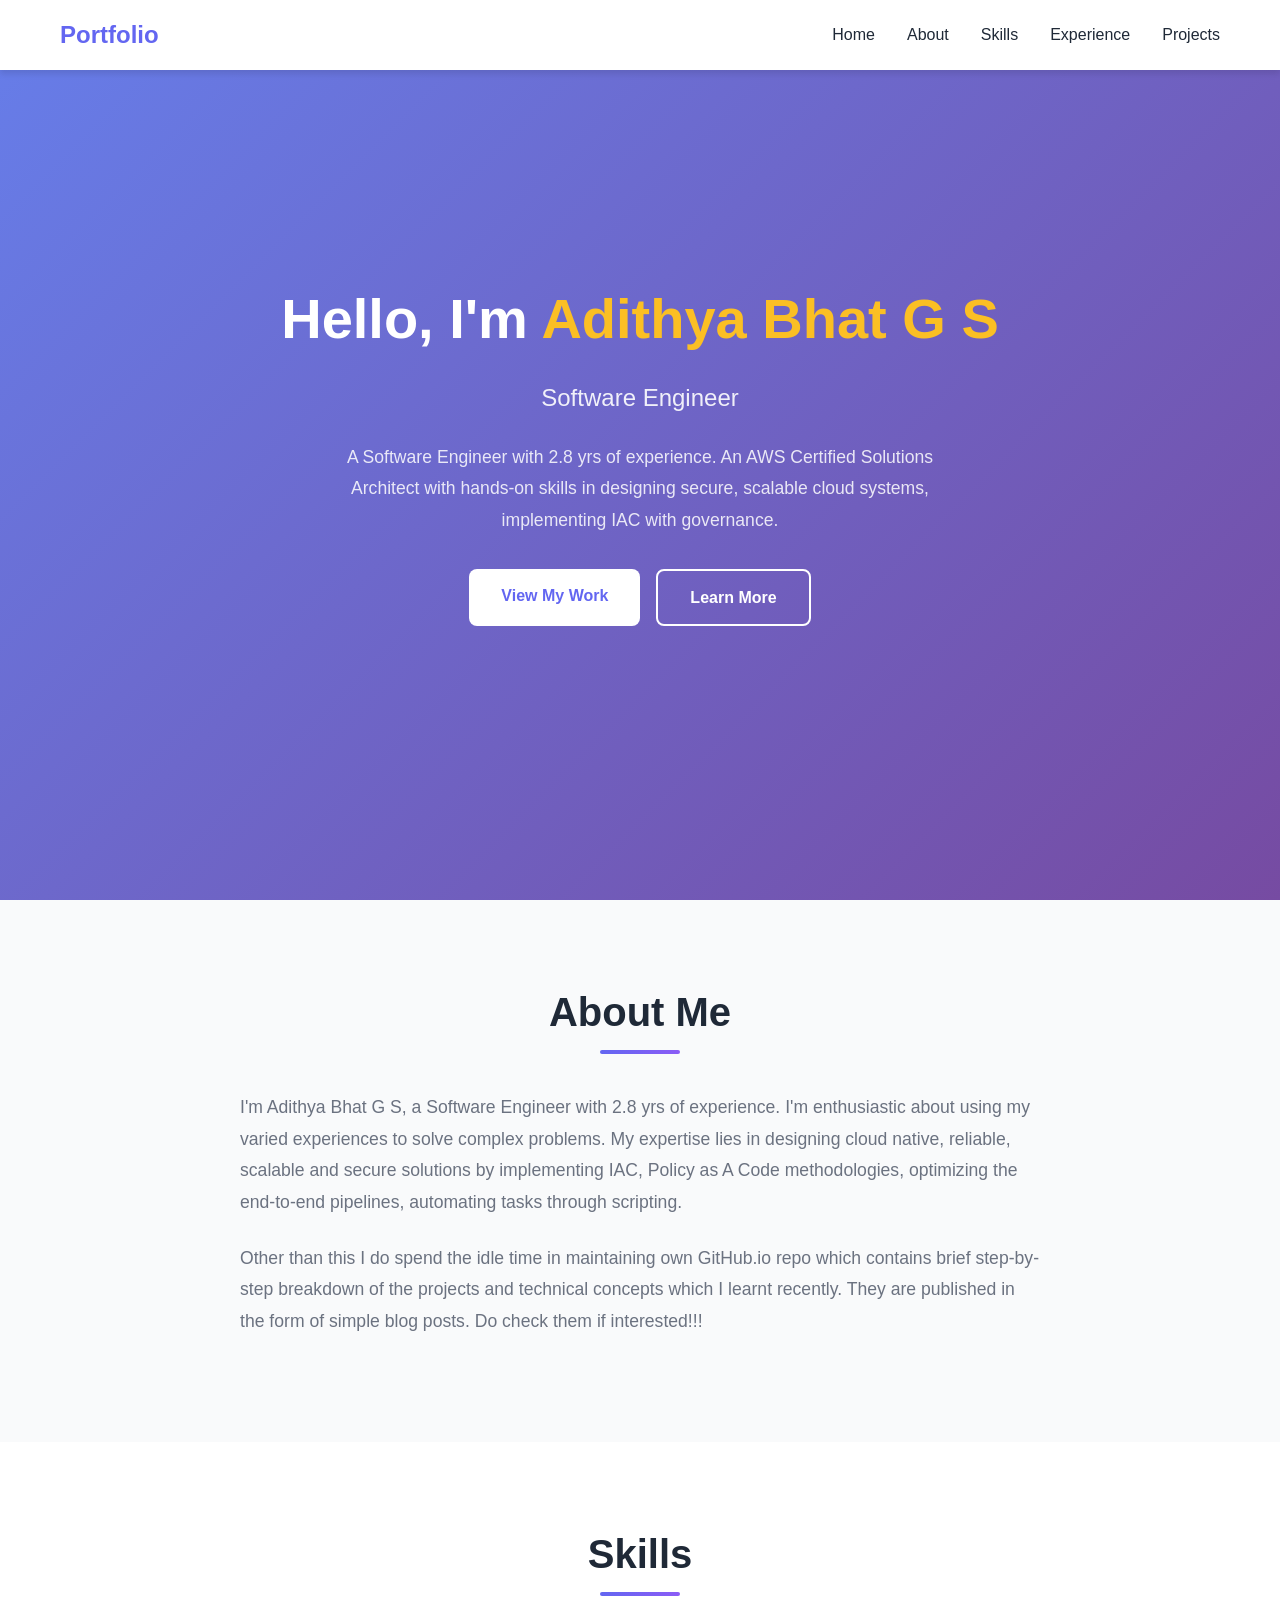
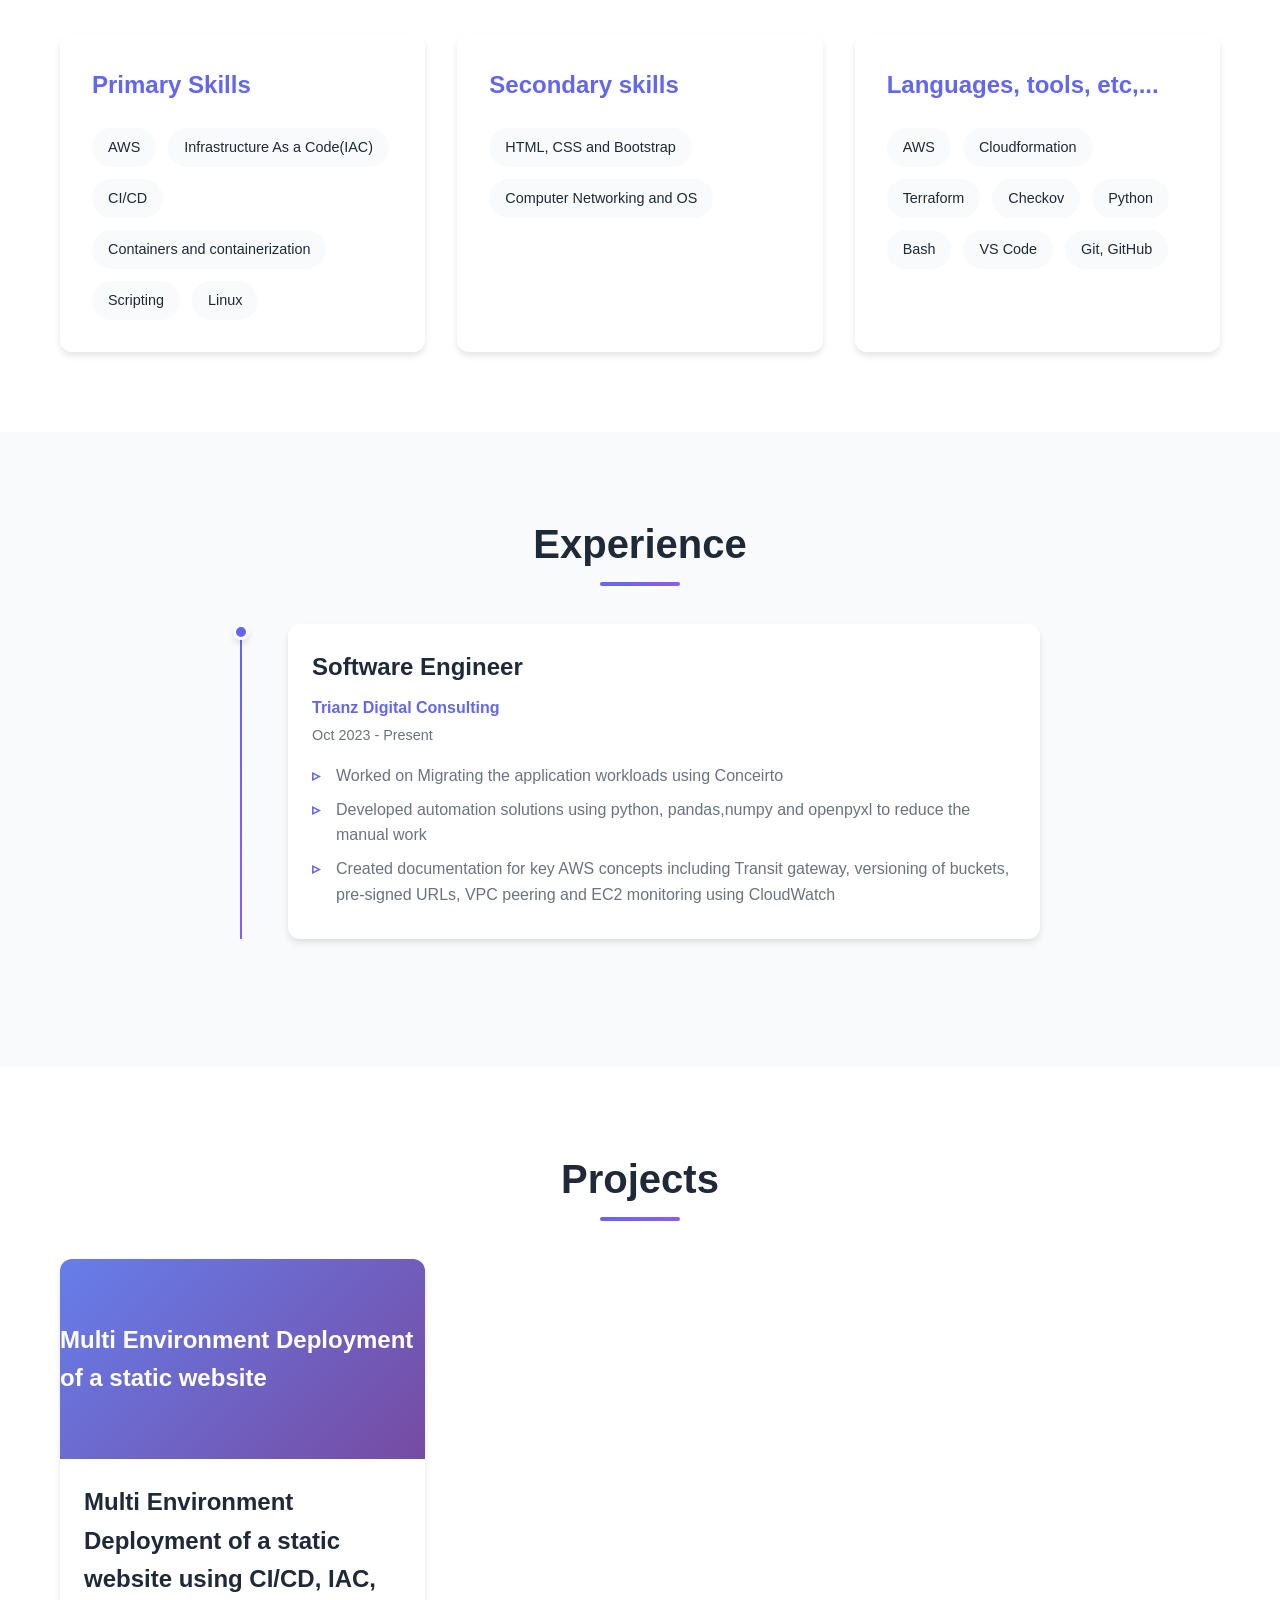
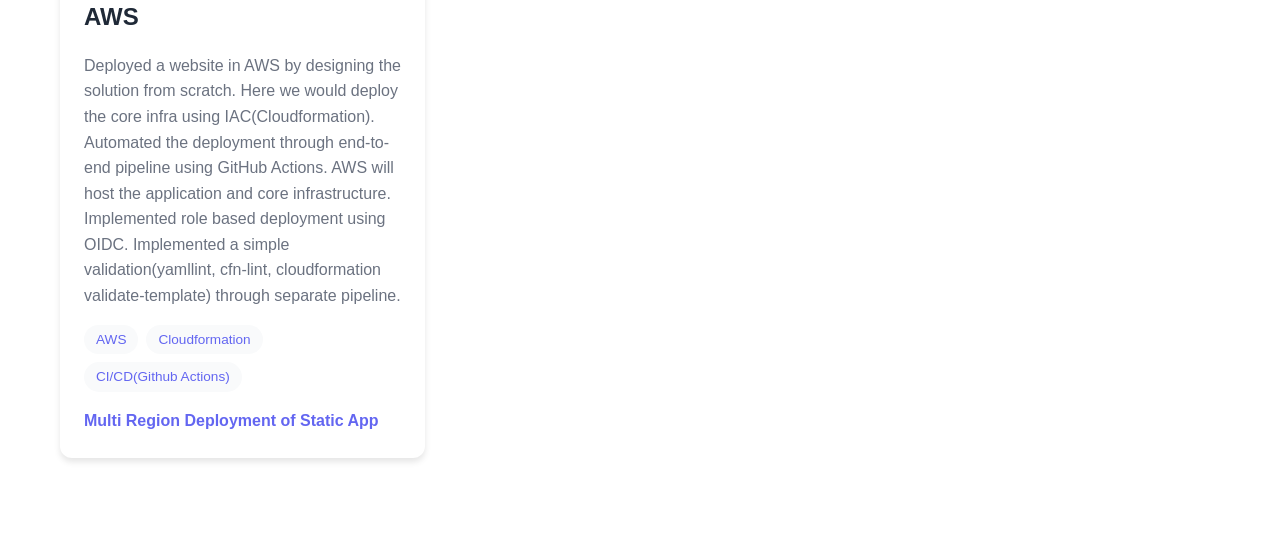
==== commit db7706e7: "Modified the app code[index.html]" ====
--- a/app/src/html/index.html
+++ b/app/src/html/index.html
@@ -66,12 +66,11 @@
                     <h3 class="category-title">Primary Skills</h3>
                     <div class="skill-items">
                         <span class="skill-tag">AWS</span>
-                        <span class="skill-tag">Terraform</span>
-                        <span class="skill-tag">CloudFormation</span>
-                        <span class="skill-tag">GitHub Actions</span>
-                        <span class="skill-tag">Docker</span>
-                        <span class="skill-tag">Bash</span>
-                        <span class="skill-tag">Python</span>
+                        <span class="skill-tag">Infrastructure As a Code(IAC)</span>
+                        <span class="skill-tag">CI/CD</span>
+                        <span class="skill-tag">Containers and containerization</span>
+                        <span class="skill-tag">Scripting</span>
+                        <span class="skill-tag">Linux</span>
                     </div>
                 </div>
                 <div class="skill-category">
@@ -82,9 +81,14 @@
                     </div>
                 </div>
                 <div class="skill-category">
-                    <h3 class="category-title">Tools & Others</h3>
+                    <h3 class="category-title">Languages, tools, etc,...</h3>
                     <div class="skill-items">
                         <span class="skill-tag">AWS</span>
+                        <span class="skill-tag">Cloudformation</span>
+                        <span class="skill-tag">Terraform</span>
+                        <span class="skill-tag">Checkov</span>
+                        <span class="skill-tag">Python</span>
+                        <span class="skill-tag">Bash</span>
                         <span class="skill-tag">VS Code</span>
                         <span class="skill-tag">Git, GitHub</span>
                     </div>
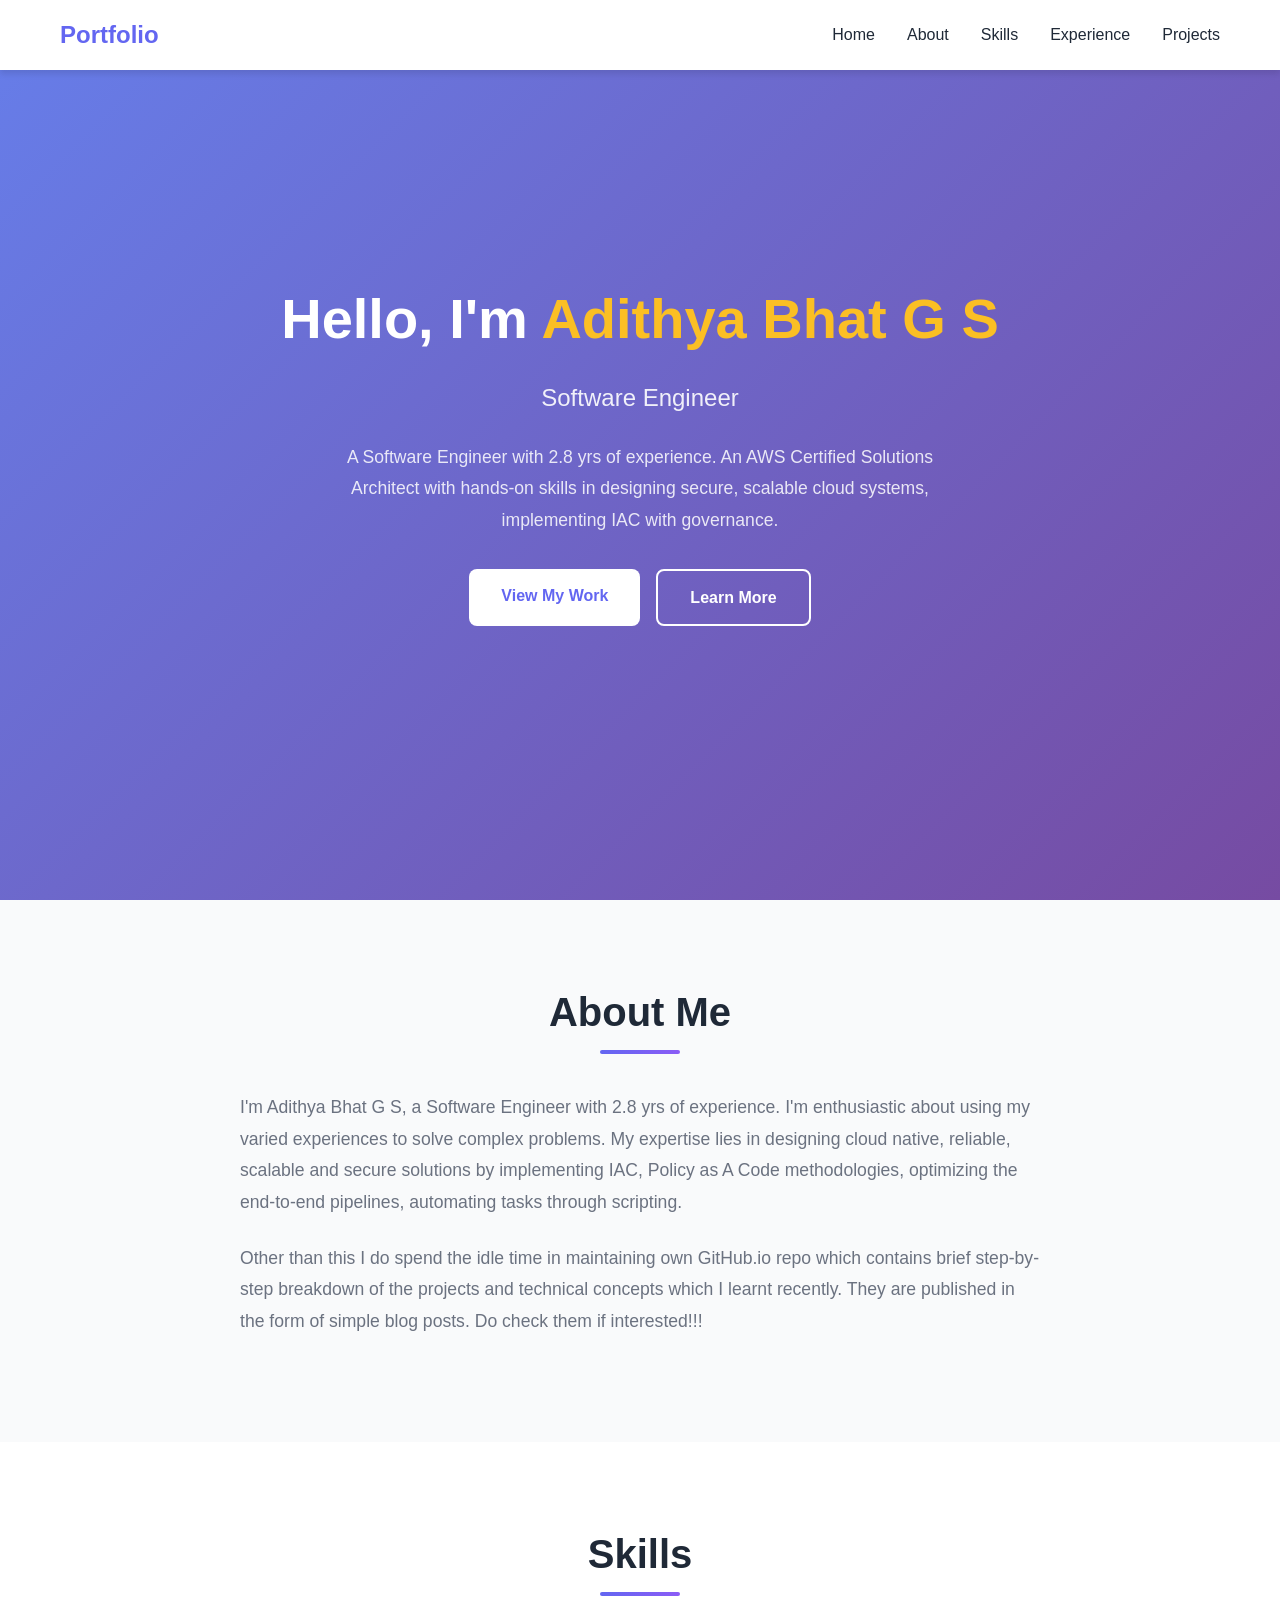
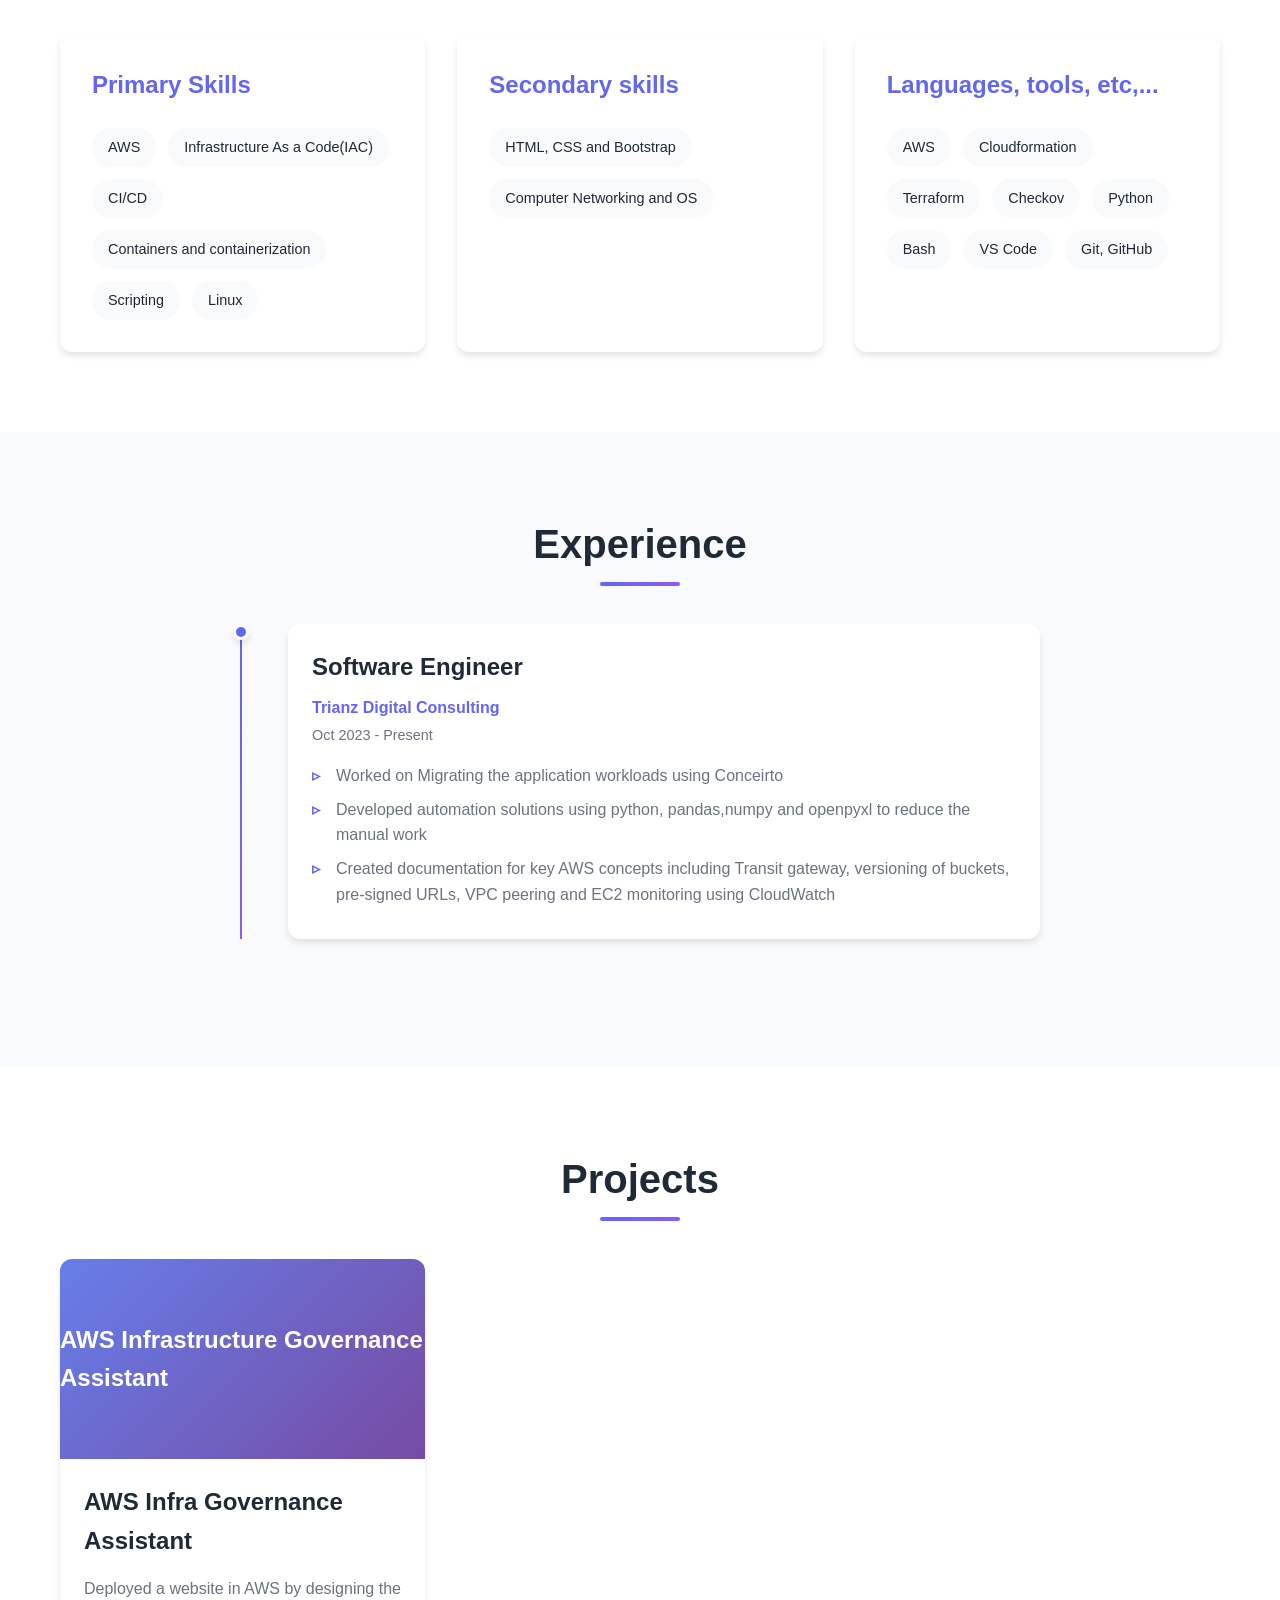
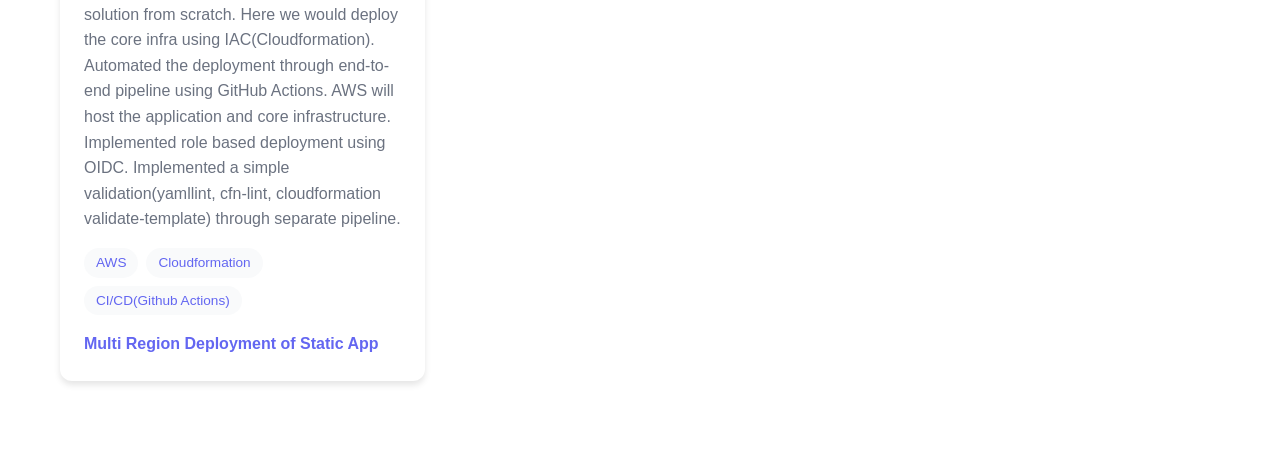
==== commit 83ca772b: "Modified the app code" ====
--- a/app/src/html/index.html
+++ b/app/src/html/index.html
@@ -4,7 +4,7 @@
     <meta charset="UTF-8">
     <meta name="viewport" content="width=device-width, initial-scale=1.0">
     <meta name="description" content="Professional Portfolio - Showcasing my projects, skills, and experience">
-    <title>My Portfolio</title>
+    <title>My Portfolio Website</title>
     <link rel="stylesheet" href="../css/styles.css">
 </head>
 <body>
@@ -124,10 +124,10 @@
             <div class="projects-grid">
                 <div class="project-card">
                     <div class="project-image">
-                        <div class="placeholder-image">Multi Environment Deployment of a static website</div>
+                        <div class="placeholder-image">AWS Infrastructure Governance Assistant</div>
                     </div>
                     <div class="project-content">
-                        <h3 class="project-title">Multi Environment Deployment of a static website using CI/CD, IAC, AWS</h3>
+                        <h3 class="project-title">AWS Infra Governance Assistant</h3>
                         <p class="project-description">
                             Deployed a website in AWS by designing the solution from scratch. Here we would deploy the core infra using IAC(Cloudformation). Automated the deployment through end-to-end pipeline using GitHub Actions. AWS will host the application and core infrastructure. Implemented role based deployment using OIDC. Implemented a simple validation(yamllint, cfn-lint, cloudformation validate-template) through separate pipeline. </p>
                         <div class="project-tags">
